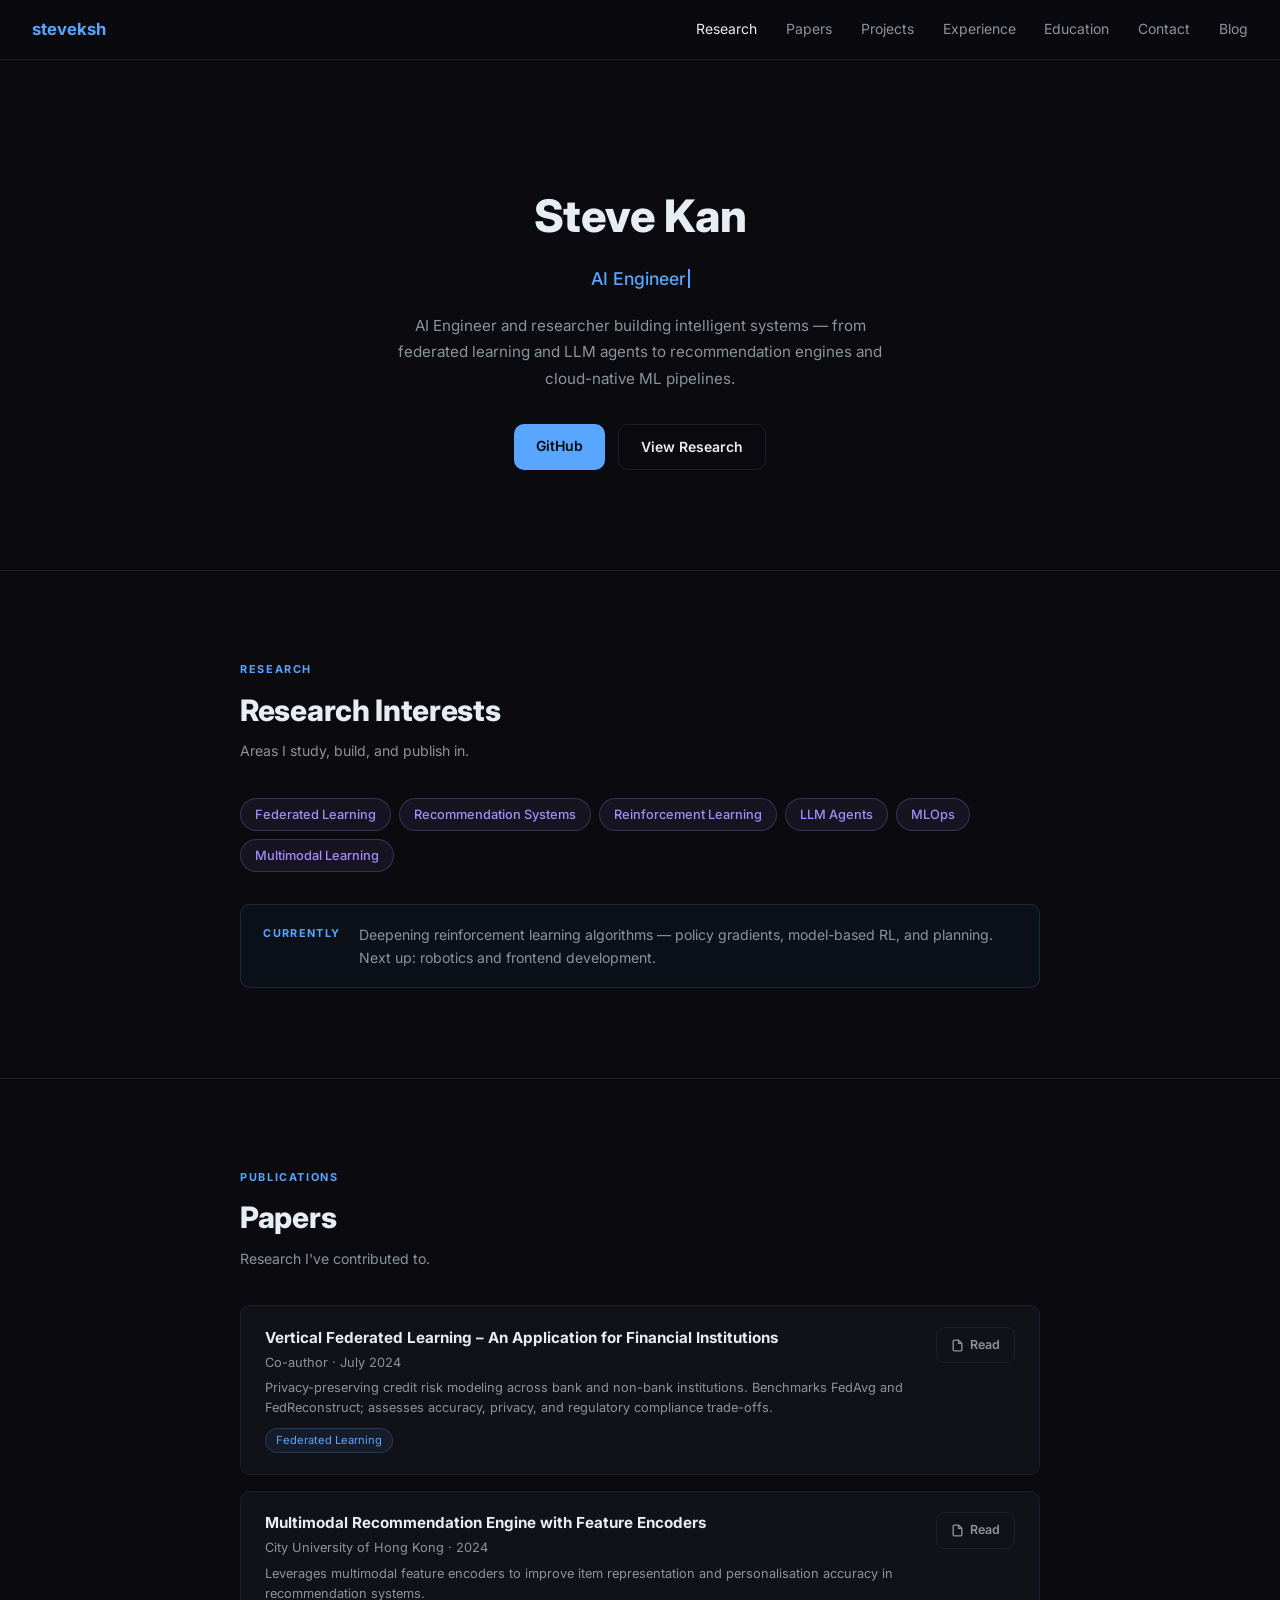
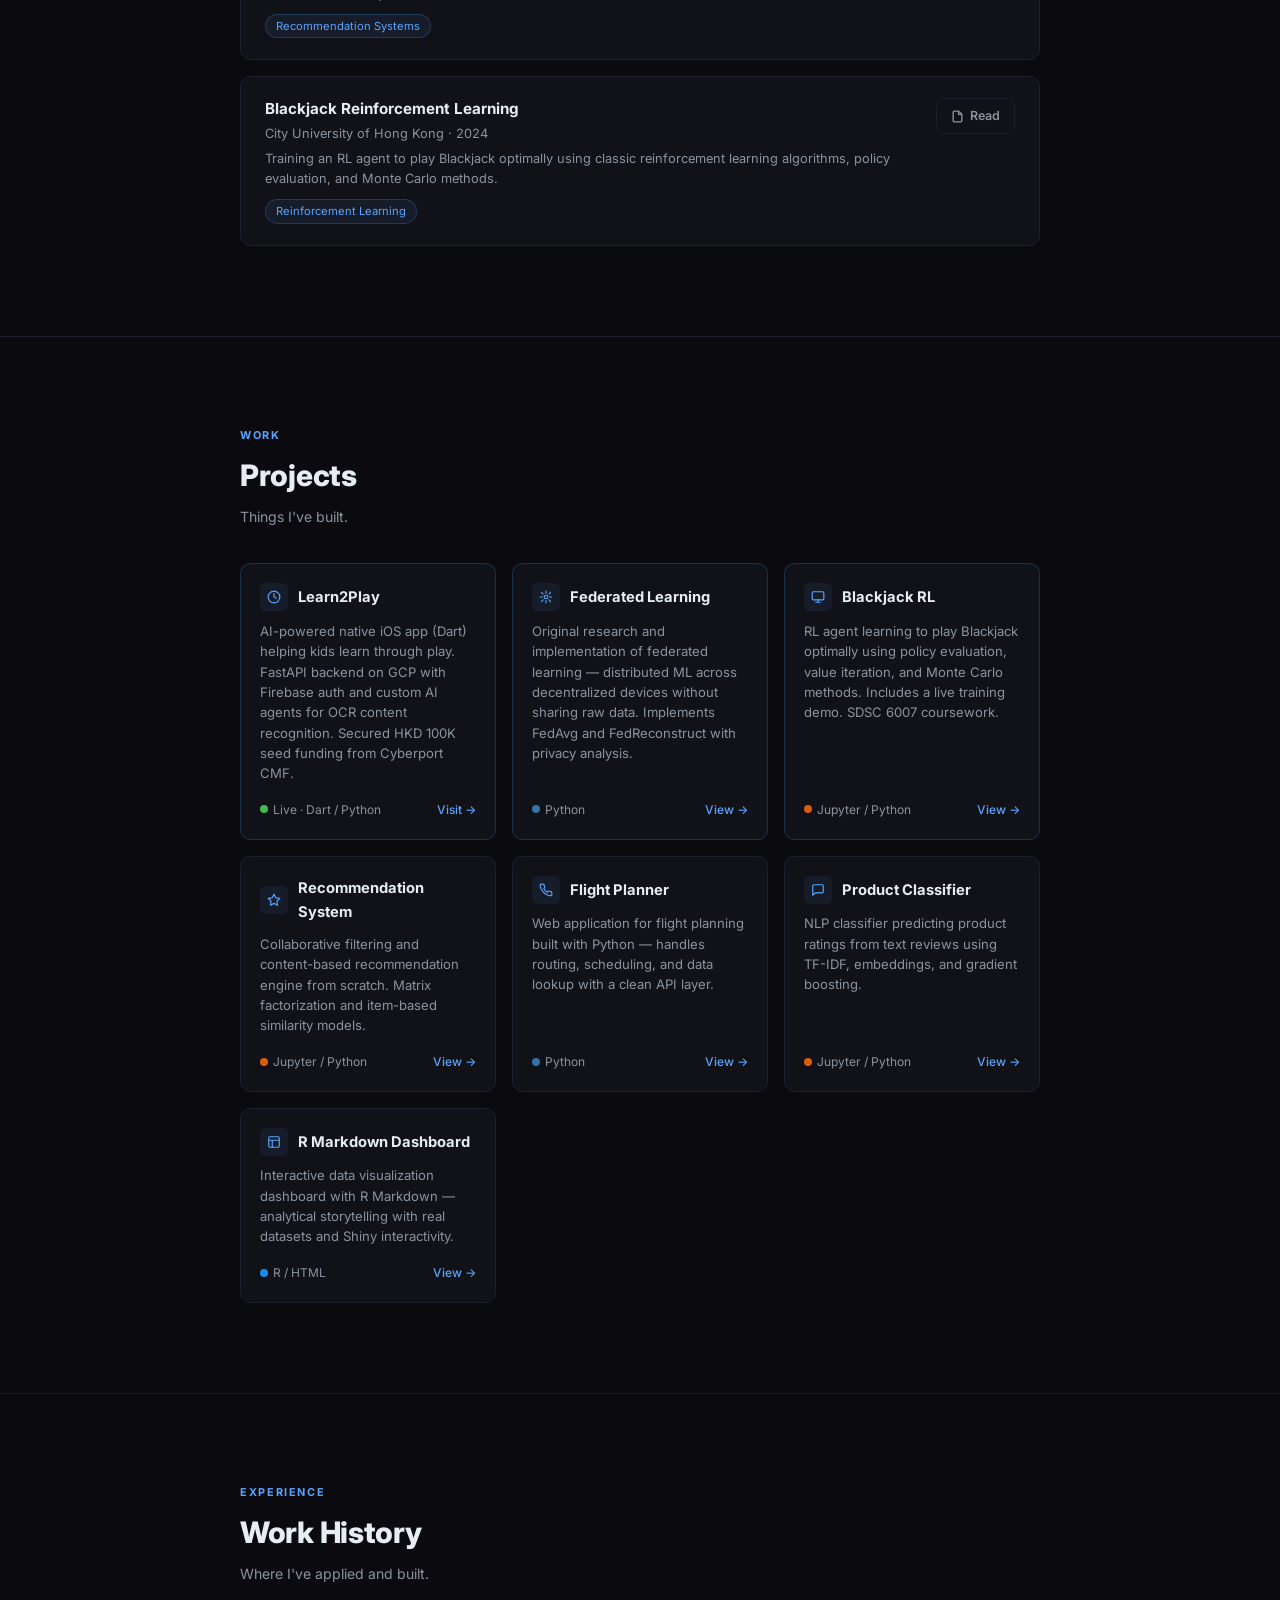
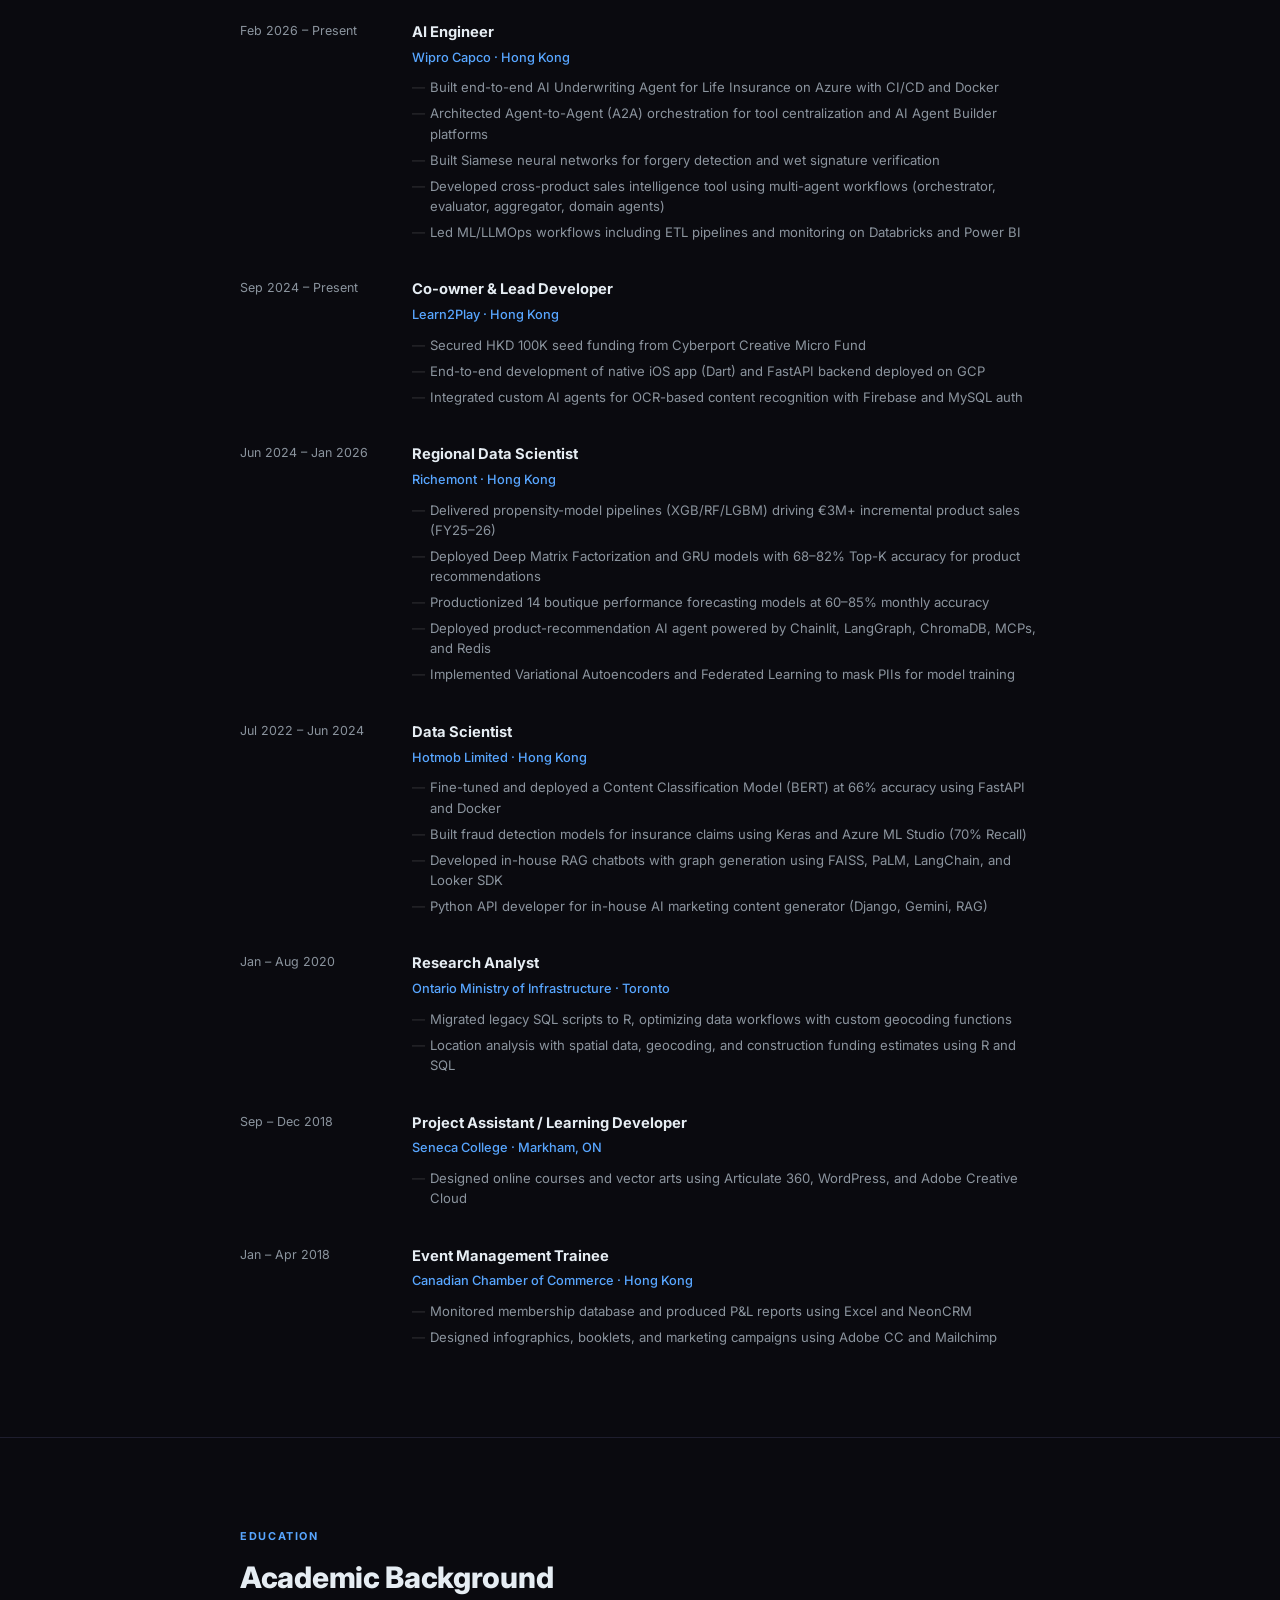
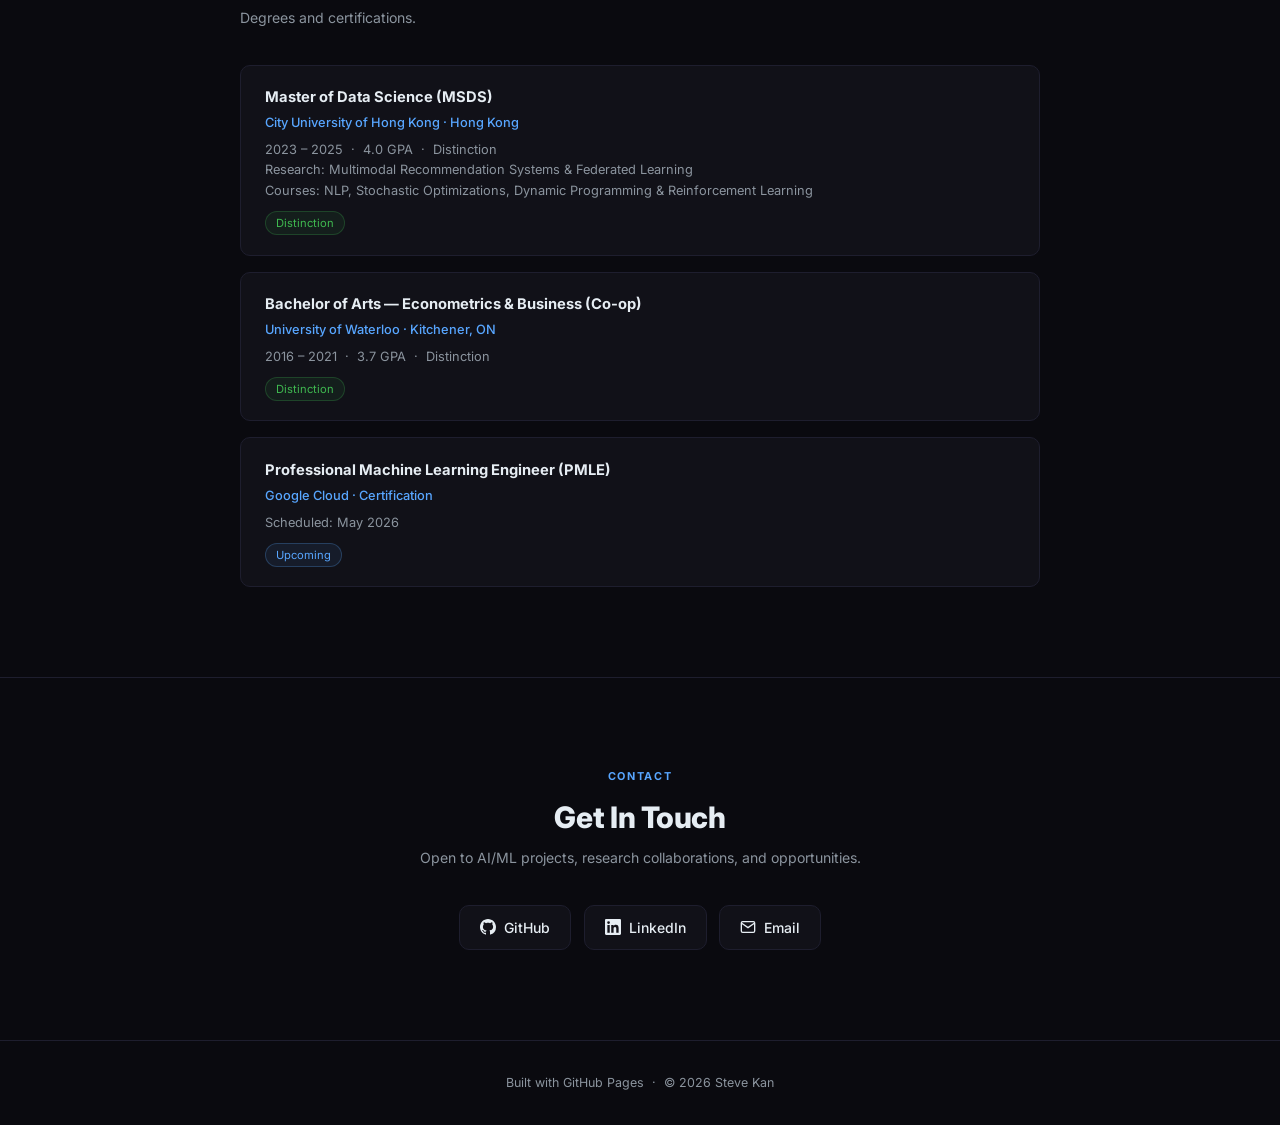
==== index.html @ 925344fc "feat: rewrite index.html with academic researcher layout and resume content" ====
<!DOCTYPE html>
<html lang="en">
<head>
  <meta charset="UTF-8" />
  <meta name="viewport" content="width=device-width, initial-scale=1.0"/>
  <title>Steve Kan — AI Engineer & Researcher</title>
  <link rel="preconnect" href="https://fonts.googleapis.com">
  <link rel="preconnect" href="https://fonts.gstatic.com" crossorigin>
  <link href="https://fonts.googleapis.com/css2?family=Inter:wght@400;500;600;700;800&display=swap" rel="stylesheet">
  <link rel="stylesheet" href="css/style.css">
</head>
<body>

<!-- NAV -->
<nav>
  <a href="#" class="nav-logo">steveksh</a>
  <ul class="nav-links">
    <li><a href="#research">Research</a></li>
    <li><a href="#papers">Papers</a></li>
    <li><a href="#projects">Projects</a></li>
    <li><a href="#experience">Experience</a></li>
    <li><a href="#education">Education</a></li>
    <li><a href="#contact">Contact</a></li>
    <li><a href="blog/index.html">Blog</a></li>
  </ul>
  <button class="nav-hamburger" id="hamburger" aria-label="Open menu" aria-expanded="false">
    <span></span>
    <span></span>
    <span></span>
  </button>
</nav>

<!-- MOBILE DRAWER -->
<div class="nav-drawer" id="nav-drawer">
  <a href="#research" onclick="closeDrawer()">Research</a>
  <a href="#papers" onclick="closeDrawer()">Papers</a>
  <a href="#projects" onclick="closeDrawer()">Projects</a>
  <a href="#experience" onclick="closeDrawer()">Experience</a>
  <a href="#education" onclick="closeDrawer()">Education</a>
  <a href="#contact" onclick="closeDrawer()">Contact</a>
  <a href="blog/index.html">Blog</a>
</div>

<!-- HERO -->
<div class="hero">
  <img
    src="https://github.com/steveksh.png"
    alt="Steve Kan"
    class="hero-avatar"
    onerror="this.style.display='none'"
  />
  <h1>Steve Kan</h1>
  <div class="hero-typed">
    <span id="typed-text"></span><span class="typed-cursor"></span>
  </div>
  <p class="hero-bio">
    AI Engineer and researcher building intelligent systems — from federated learning and LLM agents
    to recommendation engines and cloud-native ML pipelines.
  </p>
  <div class="hero-cta">
    <a href="https://github.com/steveksh" class="btn btn-primary" target="_blank" rel="noopener">GitHub</a>
    <a href="#research" class="btn btn-outline">View Research</a>
  </div>
</div>

<!-- RESEARCH -->
<section id="research">
  <div class="container section-fade">
    <div class="section-label">Research</div>
    <h2 class="section-title">Research Interests</h2>
    <p class="section-sub">Areas I study, build, and publish in.</p>
    <div class="research-tags">
      <span class="research-tag">Federated Learning</span>
      <span class="research-tag">Recommendation Systems</span>
      <span class="research-tag">Reinforcement Learning</span>
      <span class="research-tag">LLM Agents</span>
      <span class="research-tag">MLOps</span>
      <span class="research-tag">Multimodal Learning</span>
    </div>
    <div class="currently-card">
      <div class="currently-label">Currently</div>
      <div class="currently-text">
        Deepening reinforcement learning algorithms — policy gradients, model-based RL, and planning.
        Next up: robotics and frontend development.
      </div>
    </div>
  </div>
</section>

<!-- PAPERS -->
<section id="papers">
  <div class="container section-fade">
    <div class="section-label">Publications</div>
    <h2 class="section-title">Papers</h2>
    <p class="section-sub">Research I've contributed to.</p>
    <div class="papers-list">

      <div class="paper-card">
        <div class="paper-info">
          <h4>Vertical Federated Learning – An Application for Financial Institutions</h4>
          <p class="paper-meta">Co-author · July 2024</p>
          <p class="paper-meta">Privacy-preserving credit risk modeling across bank and non-bank institutions. Benchmarks FedAvg and FedReconstruct; assesses accuracy, privacy, and regulatory compliance trade-offs.</p>
          <span class="paper-tag">Federated Learning</span>
        </div>
        <a href="https://drive.google.com/file/d/1FO3equcsRwMISJocDL3CSqXnqCFo-Qbq/view?usp=sharing" class="paper-link" target="_blank" rel="noopener">
          <svg width="13" height="13" viewBox="0 0 24 24" fill="none" stroke="currentColor" stroke-width="2.5"><path d="M14 2H6a2 2 0 0 0-2 2v16a2 2 0 0 0 2 2h12a2 2 0 0 0 2-2V8z"/><polyline points="14 2 14 8 20 8"/></svg>
          Read
        </a>
      </div>

      <div class="paper-card">
        <div class="paper-info">
          <h4>Multimodal Recommendation Engine with Feature Encoders</h4>
          <p class="paper-meta">City University of Hong Kong · 2024</p>
          <p class="paper-meta">Leverages multimodal feature encoders to improve item representation and personalisation accuracy in recommendation systems.</p>
          <span class="paper-tag">Recommendation Systems</span>
        </div>
        <a href="https://drive.google.com/file/d/1RyAwljzNSBOyA1m259oKwbifMyE_NTsX/view?usp=sharing" class="paper-link" target="_blank" rel="noopener">
          <svg width="13" height="13" viewBox="0 0 24 24" fill="none" stroke="currentColor" stroke-width="2.5"><path d="M14 2H6a2 2 0 0 0-2 2v16a2 2 0 0 0 2 2h12a2 2 0 0 0 2-2V8z"/><polyline points="14 2 14 8 20 8"/></svg>
          Read
        </a>
      </div>

      <div class="paper-card">
        <div class="paper-info">
          <h4>Blackjack Reinforcement Learning</h4>
          <p class="paper-meta">City University of Hong Kong · 2024</p>
          <p class="paper-meta">Training an RL agent to play Blackjack optimally using classic reinforcement learning algorithms, policy evaluation, and Monte Carlo methods.</p>
          <span class="paper-tag">Reinforcement Learning</span>
        </div>
        <a href="https://drive.google.com/file/d/1TsN0t1nbf3SLS9z8c3F4stncPLfe2ntS/view?usp=sharing" class="paper-link" target="_blank" rel="noopener">
          <svg width="13" height="13" viewBox="0 0 24 24" fill="none" stroke="currentColor" stroke-width="2.5"><path d="M14 2H6a2 2 0 0 0-2 2v16a2 2 0 0 0 2 2h12a2 2 0 0 0 2-2V8z"/><polyline points="14 2 14 8 20 8"/></svg>
          Read
        </a>
      </div>

    </div>
  </div>
</section>

<!-- PROJECTS -->
<section id="projects">
  <div class="container section-fade">
    <div class="section-label">Work</div>
    <h2 class="section-title">Projects</h2>
    <p class="section-sub">Things I've built.</p>
    <div class="projects-grid">

      <div class="card featured">
        <div class="card-header">
          <div class="card-icon">
            <svg viewBox="0 0 24 24" fill="none" stroke="currentColor" stroke-width="2" stroke-linecap="round" stroke-linejoin="round"><circle cx="12" cy="12" r="10"/><polyline points="12 6 12 12 16 14"/></svg>
          </div>
          <h3><a href="https://www.learn2play.app/" target="_blank" rel="noopener">Learn2Play</a></h3>
        </div>
        <p>AI-powered native iOS app (Dart) helping kids learn through play. FastAPI backend on GCP with Firebase auth and custom AI agents for OCR content recognition. Secured HKD 100K seed funding from Cyberport CMF.</p>
        <div class="card-footer">
          <span class="card-lang"><span class="lang-dot" style="background:#3fb950"></span>Live · Dart / Python</span>
          <a href="https://www.learn2play.app/" class="card-link" target="_blank" rel="noopener">Visit →</a>
        </div>
      </div>

      <div class="card featured">
        <div class="card-header">
          <div class="card-icon">
            <svg viewBox="0 0 24 24" fill="none" stroke="currentColor" stroke-width="2" stroke-linecap="round" stroke-linejoin="round"><circle cx="12" cy="12" r="3"/><path d="M12 2v4M12 18v4M4.22 4.22l2.83 2.83M16.95 16.95l2.83 2.83M2 12h4M18 12h4M4.22 19.78l2.83-2.83M16.95 7.05l2.83-2.83"/></svg>
          </div>
          <h3><a href="https://github.com/steveksh/Federated-Learning" target="_blank" rel="noopener">Federated Learning</a></h3>
        </div>
        <p>Original research and implementation of federated learning — distributed ML across decentralized devices without sharing raw data. Implements FedAvg and FedReconstruct with privacy analysis.</p>
        <div class="card-footer">
          <span class="card-lang"><span class="lang-dot" style="background:#3572A5"></span>Python</span>
          <a href="https://github.com/steveksh/Federated-Learning" class="card-link" target="_blank" rel="noopener">View →</a>
        </div>
      </div>

      <div class="card featured">
        <div class="card-header">
          <div class="card-icon">
            <svg viewBox="0 0 24 24" fill="none" stroke="currentColor" stroke-width="2" stroke-linecap="round" stroke-linejoin="round"><rect x="2" y="3" width="20" height="14" rx="2"/><path d="M8 21h8M12 17v4"/></svg>
          </div>
          <h3><a href="https://github.com/steveksh/Black-Jack-RL" target="_blank" rel="noopener">Blackjack RL</a></h3>
        </div>
        <p>RL agent learning to play Blackjack optimally using policy evaluation, value iteration, and Monte Carlo methods. Includes a live training demo. SDSC 6007 coursework.</p>
        <div class="card-footer">
          <span class="card-lang"><span class="lang-dot" style="background:#DA5B0B"></span>Jupyter / Python</span>
          <a href="https://github.com/steveksh/Black-Jack-RL" class="card-link" target="_blank" rel="noopener">View →</a>
        </div>
      </div>

      <div class="card">
        <div class="card-header">
          <div class="card-icon">
            <svg viewBox="0 0 24 24" fill="none" stroke="currentColor" stroke-width="2" stroke-linecap="round" stroke-linejoin="round"><polygon points="12 2 15.09 8.26 22 9.27 17 14.14 18.18 21.02 12 17.77 5.82 21.02 7 14.14 2 9.27 8.91 8.26 12 2"/></svg>
          </div>
          <h3><a href="https://github.com/steveksh/recommendation" target="_blank" rel="noopener">Recommendation System</a></h3>
        </div>
        <p>Collaborative filtering and content-based recommendation engine from scratch. Matrix factorization and item-based similarity models.</p>
        <div class="card-footer">
          <span class="card-lang"><span class="lang-dot" style="background:#DA5B0B"></span>Jupyter / Python</span>
          <a href="https://github.com/steveksh/recommendation" class="card-link" target="_blank" rel="noopener">View →</a>
        </div>
      </div>

      <div class="card">
        <div class="card-header">
          <div class="card-icon">
            <svg viewBox="0 0 24 24" fill="none" stroke="currentColor" stroke-width="2" stroke-linecap="round" stroke-linejoin="round"><path d="M22 16.92v3a2 2 0 0 1-2.18 2 19.79 19.79 0 0 1-8.63-3.07A19.5 19.5 0 0 1 4.9 12.5 19.79 19.79 0 0 1 1.92 4 2 2 0 0 1 3.9 2h3a2 2 0 0 1 2 1.72c.127.96.361 1.903.7 2.81a2 2 0 0 1-.45 2.11L8.09 9.91a16 16 0 0 0 6 6l1.27-1.27a2 2 0 0 1 2.11-.45c.907.339 1.85.573 2.81.7A2 2 0 0 1 22 16.92z"/></svg>
          </div>
          <h3><a href="https://github.com/steveksh/Flight-Planner-Web-App" target="_blank" rel="noopener">Flight Planner</a></h3>
        </div>
        <p>Web application for flight planning built with Python — handles routing, scheduling, and data lookup with a clean API layer.</p>
        <div class="card-footer">
          <span class="card-lang"><span class="lang-dot" style="background:#3572A5"></span>Python</span>
          <a href="https://github.com/steveksh/Flight-Planner-Web-App" class="card-link" target="_blank" rel="noopener">View →</a>
        </div>
      </div>

      <div class="card">
        <div class="card-header">
          <div class="card-icon">
            <svg viewBox="0 0 24 24" fill="none" stroke="currentColor" stroke-width="2" stroke-linecap="round" stroke-linejoin="round"><path d="M21 15a2 2 0 0 1-2 2H7l-4 4V5a2 2 0 0 1 2-2h14a2 2 0 0 1 2 2z"/></svg>
          </div>
          <h3><a href="https://github.com/steveksh/Product-Ratings-Classifier" target="_blank" rel="noopener">Product Classifier</a></h3>
        </div>
        <p>NLP classifier predicting product ratings from text reviews using TF-IDF, embeddings, and gradient boosting.</p>
        <div class="card-footer">
          <span class="card-lang"><span class="lang-dot" style="background:#DA5B0B"></span>Jupyter / Python</span>
          <a href="https://github.com/steveksh/Product-Ratings-Classifier" class="card-link" target="_blank" rel="noopener">View →</a>
        </div>
      </div>

      <div class="card">
        <div class="card-header">
          <div class="card-icon">
            <svg viewBox="0 0 24 24" fill="none" stroke="currentColor" stroke-width="2" stroke-linecap="round" stroke-linejoin="round"><rect x="3" y="3" width="18" height="18" rx="2"/><path d="M3 9h18M9 21V9"/></svg>
          </div>
          <h3><a href="https://github.com/steveksh/rdashboard.io" target="_blank" rel="noopener">R Markdown Dashboard</a></h3>
        </div>
        <p>Interactive data visualization dashboard with R Markdown — analytical storytelling with real datasets and Shiny interactivity.</p>
        <div class="card-footer">
          <span class="card-lang"><span class="lang-dot" style="background:#198CE7"></span>R / HTML</span>
          <a href="https://github.com/steveksh/rdashboard.io" class="card-link" target="_blank" rel="noopener">View →</a>
        </div>
      </div>

    </div>
  </div>
</section>

<!-- EXPERIENCE -->
<section id="experience">
  <div class="container section-fade">
    <div class="section-label">Experience</div>
    <h2 class="section-title">Work History</h2>
    <p class="section-sub">Where I've applied and built.</p>
    <div class="timeline">

      <div class="timeline-item">
        <div class="timeline-date">Feb 2026 – Present</div>
        <div class="timeline-content">
          <h4>AI Engineer</h4>
          <div class="company">Wipro Capco · Hong Kong</div>
          <ul class="timeline-bullets">
            <li>Built end-to-end AI Underwriting Agent for Life Insurance on Azure with CI/CD and Docker</li>
            <li>Architected Agent-to-Agent (A2A) orchestration for tool centralization and AI Agent Builder platforms</li>
            <li>Built Siamese neural networks for forgery detection and wet signature verification</li>
            <li>Developed cross-product sales intelligence tool using multi-agent workflows (orchestrator, evaluator, aggregator, domain agents)</li>
            <li>Led ML/LLMOps workflows including ETL pipelines and monitoring on Databricks and Power BI</li>
          </ul>
        </div>
      </div>

      <div class="timeline-item">
        <div class="timeline-date">Sep 2024 – Present</div>
        <div class="timeline-content">
          <h4>Co-owner & Lead Developer</h4>
          <div class="company">Learn2Play · Hong Kong</div>
          <ul class="timeline-bullets">
            <li>Secured HKD 100K seed funding from Cyberport Creative Micro Fund</li>
            <li>End-to-end development of native iOS app (Dart) and FastAPI backend deployed on GCP</li>
            <li>Integrated custom AI agents for OCR-based content recognition with Firebase and MySQL auth</li>
          </ul>
        </div>
      </div>

      <div class="timeline-item">
        <div class="timeline-date">Jun 2024 – Jan 2026</div>
        <div class="timeline-content">
          <h4>Regional Data Scientist</h4>
          <div class="company">Richemont · Hong Kong</div>
          <ul class="timeline-bullets">
            <li>Delivered propensity-model pipelines (XGB/RF/LGBM) driving €3M+ incremental product sales (FY25–26)</li>
            <li>Deployed Deep Matrix Factorization and GRU models with 68–82% Top-K accuracy for product recommendations</li>
            <li>Productionized 14 boutique performance forecasting models at 60–85% monthly accuracy</li>
            <li>Deployed product-recommendation AI agent powered by Chainlit, LangGraph, ChromaDB, MCPs, and Redis</li>
            <li>Implemented Variational Autoencoders and Federated Learning to mask PIIs for model training</li>
          </ul>
        </div>
      </div>

      <div class="timeline-item">
        <div class="timeline-date">Jul 2022 – Jun 2024</div>
        <div class="timeline-content">
          <h4>Data Scientist</h4>
          <div class="company">Hotmob Limited · Hong Kong</div>
          <ul class="timeline-bullets">
            <li>Fine-tuned and deployed a Content Classification Model (BERT) at 66% accuracy using FastAPI and Docker</li>
            <li>Built fraud detection models for insurance claims using Keras and Azure ML Studio (70% Recall)</li>
            <li>Developed in-house RAG chatbots with graph generation using FAISS, PaLM, LangChain, and Looker SDK</li>
            <li>Python API developer for in-house AI marketing content generator (Django, Gemini, RAG)</li>
          </ul>
        </div>
      </div>

      <div class="timeline-item">
        <div class="timeline-date">Jan – Aug 2020</div>
        <div class="timeline-content">
          <h4>Research Analyst</h4>
          <div class="company">Ontario Ministry of Infrastructure · Toronto</div>
          <ul class="timeline-bullets">
            <li>Migrated legacy SQL scripts to R, optimizing data workflows with custom geocoding functions</li>
            <li>Location analysis with spatial data, geocoding, and construction funding estimates using R and SQL</li>
          </ul>
        </div>
      </div>

      <div class="timeline-item">
        <div class="timeline-date">Sep – Dec 2018</div>
        <div class="timeline-content">
          <h4>Project Assistant / Learning Developer</h4>
          <div class="company">Seneca College · Markham, ON</div>
          <ul class="timeline-bullets">
            <li>Designed online courses and vector arts using Articulate 360, WordPress, and Adobe Creative Cloud</li>
          </ul>
        </div>
      </div>

      <div class="timeline-item">
        <div class="timeline-date">Jan – Apr 2018</div>
        <div class="timeline-content">
          <h4>Event Management Trainee</h4>
          <div class="company">Canadian Chamber of Commerce · Hong Kong</div>
          <ul class="timeline-bullets">
            <li>Monitored membership database and produced P&amp;L reports using Excel and NeonCRM</li>
            <li>Designed infographics, booklets, and marketing campaigns using Adobe CC and Mailchimp</li>
          </ul>
        </div>
      </div>

    </div>
  </div>
</section>

<!-- EDUCATION -->
<section id="education">
  <div class="container section-fade">
    <div class="section-label">Education</div>
    <h2 class="section-title">Academic Background</h2>
    <p class="section-sub">Degrees and certifications.</p>
    <div class="edu-list">

      <div class="edu-card">
        <h4>Master of Data Science (MSDS)</h4>
        <div class="edu-school">City University of Hong Kong · Hong Kong</div>
        <div class="edu-meta">
          2023 – 2025 &nbsp;·&nbsp; 4.0 GPA &nbsp;·&nbsp; Distinction<br>
          Research: Multimodal Recommendation Systems &amp; Federated Learning<br>
          Courses: NLP, Stochastic Optimizations, Dynamic Programming &amp; Reinforcement Learning
        </div>
        <span class="edu-badge">Distinction</span>
      </div>

      <div class="edu-card">
        <h4>Bachelor of Arts — Econometrics &amp; Business (Co-op)</h4>
        <div class="edu-school">University of Waterloo · Kitchener, ON</div>
        <div class="edu-meta">2016 – 2021 &nbsp;·&nbsp; 3.7 GPA &nbsp;·&nbsp; Distinction</div>
        <span class="edu-badge">Distinction</span>
      </div>

      <div class="edu-card">
        <h4>Professional Machine Learning Engineer (PMLE)</h4>
        <div class="edu-school">Google Cloud · Certification</div>
        <div class="edu-meta">Scheduled: May 2026</div>
        <span class="edu-badge upcoming">Upcoming</span>
      </div>

    </div>
  </div>
</section>

<!-- CONTACT -->
<section id="contact">
  <div class="container section-fade">
    <div class="section-label">Contact</div>
    <h2 class="section-title">Get In Touch</h2>
    <p class="section-sub">Open to AI/ML projects, research collaborations, and opportunities.</p>
    <div class="contact-links">
      <a href="https://github.com/steveksh" class="contact-link" target="_blank" rel="noopener">
        <svg width="16" height="16" viewBox="0 0 24 24" fill="currentColor"><path d="M12 0C5.37 0 0 5.37 0 12c0 5.31 3.435 9.795 8.205 11.385.6.105.825-.255.825-.57 0-.285-.015-1.23-.015-2.235-3.015.555-3.795-.735-4.035-1.41-.135-.345-.72-1.41-1.23-1.695-.42-.225-1.02-.78-.015-.795.945-.015 1.62.87 1.845 1.23 1.08 1.815 2.805 1.305 3.495.99.105-.78.42-1.305.765-1.605-2.67-.3-5.46-1.335-5.46-5.925 0-1.305.465-2.385 1.23-3.225-.12-.3-.54-1.53.12-3.18 0 0 1.005-.315 3.3 1.23.96-.27 1.98-.405 3-.405s2.04.135 3 .405c2.295-1.56 3.3-1.23 3.3-1.23.66 1.65.24 2.88.12 3.18.765.84 1.23 1.905 1.23 3.225 0 4.605-2.805 5.625-5.475 5.925.435.375.81 1.095.81 2.22 0 1.605-.015 2.895-.015 3.3 0 .315.225.69.825.57A12.02 12.02 0 0 0 24 12c0-6.63-5.37-12-12-12z"/></svg>
        GitHub
      </a>
      <a href="https://linkedin.com/in/steve-kan-789907157" class="contact-link" target="_blank" rel="noopener">
        <svg width="16" height="16" viewBox="0 0 24 24" fill="currentColor"><path d="M20.447 20.452h-3.554v-5.569c0-1.328-.027-3.037-1.852-3.037-1.853 0-2.136 1.445-2.136 2.939v5.667H9.351V9h3.414v1.561h.046c.477-.9 1.637-1.85 3.37-1.85 3.601 0 4.267 2.37 4.267 5.455v6.286zM5.337 7.433a2.062 2.062 0 0 1-2.063-2.065 2.064 2.064 0 1 1 2.063 2.065zm1.782 13.019H3.555V9h3.564v11.452zM22.225 0H1.771C.792 0 0 .774 0 1.729v20.542C0 23.227.792 24 1.771 24h20.451C23.2 24 24 23.227 24 22.271V1.729C24 .774 23.2 0 22.222 0h.003z"/></svg>
        LinkedIn
      </a>
      <a href="mailto:kanstevie4@gmail.com" class="contact-link">
        <svg width="16" height="16" viewBox="0 0 24 24" fill="none" stroke="currentColor" stroke-width="2"><path d="M4 4h16c1.1 0 2 .9 2 2v12c0 1.1-.9 2-2 2H4c-1.1 0-2-.9-2-2V6c0-1.1.9-2 2-2z"/><polyline points="22,6 12,13 2,6"/></svg>
        Email
      </a>
    </div>
  </div>
</section>

<footer>
  <p>Built with GitHub Pages &nbsp;·&nbsp; © 2026 Steve Kan</p>
</footer>

<script src="js/main.js"></script>
</body>
</html>
---- css/style.css ----
*, *::before, *::after { box-sizing: border-box; margin: 0; padding: 0; }

:root {
  --bg: #0a0a0f;
  --surface: #111118;
  --border: #1e1e2e;
  --accent: #58a6ff;
  --accent2: #a78bfa;
  --text: #e6edf3;
  --muted: #8b949e;
  --radius: 10px;
  --green: #3fb950;
}

html { scroll-behavior: smooth; }

body {
  background: var(--bg);
  color: var(--text);
  font-family: 'Inter', -apple-system, BlinkMacSystemFont, sans-serif;
  font-size: 15px;
  line-height: 1.65;
}

/* ── NAV ── */
nav {
  position: sticky;
  top: 0;
  z-index: 100;
  background: rgba(10, 10, 15, 0.92);
  backdrop-filter: blur(12px);
  border-bottom: 1px solid var(--border);
  padding: 0 2rem;
  display: flex;
  align-items: center;
  justify-content: space-between;
  height: 60px;
}

.nav-logo {
  font-weight: 700;
  font-size: 1.05rem;
  color: var(--accent);
  text-decoration: none;
}

.nav-links {
  list-style: none;
  display: flex;
  gap: 1.8rem;
}

.nav-links a {
  color: var(--muted);
  text-decoration: none;
  font-size: 0.875rem;
  transition: color 0.2s;
}

.nav-links a:hover,
.nav-links a[aria-current="true"] { color: var(--text); }

.nav-hamburger {
  display: none;
  flex-direction: column;
  gap: 5px;
  background: none;
  border: none;
  cursor: pointer;
  padding: 8px;
  min-width: 44px;
  min-height: 44px;
  align-items: center;
  justify-content: center;
}

.nav-hamburger span {
  display: block;
  width: 22px;
  height: 2px;
  background: var(--text);
  border-radius: 2px;
  transition: transform 0.2s, opacity 0.2s;
}

.nav-drawer {
  display: none;
  position: fixed;
  top: 60px;
  left: 0;
  right: 0;
  background: var(--bg);
  border-bottom: 1px solid var(--border);
  padding: 0.5rem 0;
  z-index: 99;
  flex-direction: column;
}

.nav-drawer.open { display: flex; }

.nav-drawer a {
  display: block;
  color: var(--muted);
  text-decoration: none;
  font-size: 0.9rem;
  padding: 0.8rem 2rem;
  border-bottom: 1px solid var(--border);
  transition: color 0.2s, background 0.2s;
  min-height: 44px;
}

.nav-drawer a:last-child { border-bottom: none; }
.nav-drawer a:hover { color: var(--text); background: var(--surface); }

/* ── HERO ── */
.hero {
  max-width: 720px;
  margin: 0 auto;
  padding: clamp(70px, 10vw, 120px) 2rem clamp(60px, 8vw, 100px);
  text-align: center;
}

.hero-avatar {
  width: 96px;
  height: 96px;
  border-radius: 50%;
  border: 2px solid var(--border);
  margin: 0 auto 1.5rem;
  display: block;
  object-fit: cover;
}

.hero h1 {
  font-size: clamp(2rem, 5vw, 2.8rem);
  font-weight: 800;
  letter-spacing: -0.5px;
  margin-bottom: 0.6rem;
}

.hero-typed {
  font-size: clamp(0.95rem, 2vw, 1.1rem);
  color: var(--accent);
  font-weight: 500;
  margin-bottom: 1.2rem;
  min-height: 1.7em;
  display: flex;
  align-items: center;
  justify-content: center;
  gap: 2px;
}

.typed-cursor {
  display: inline-block;
  width: 2px;
  height: 1.1em;
  background: var(--accent);
  animation: blink 0.8s step-end infinite;
  flex-shrink: 0;
}

@keyframes blink {
  0%, 100% { opacity: 1; }
  50% { opacity: 0; }
}

.hero-bio {
  color: var(--muted);
  font-size: 0.95rem;
  max-width: 500px;
  margin: 0 auto 2rem;
  line-height: 1.75;
}

.hero-cta {
  display: flex;
  gap: 0.8rem;
  justify-content: center;
  flex-wrap: wrap;
}

/* ── BUTTONS ── */
.btn {
  display: inline-block;
  padding: 9px 22px;
  border-radius: var(--radius);
  font-size: 0.875rem;
  font-weight: 600;
  text-decoration: none;
  transition: opacity 0.2s, transform 0.15s;
  min-height: 44px;
  line-height: 26px;
}

.btn:hover { opacity: 0.85; transform: translateY(-1px); }
.btn-primary { background: var(--accent); color: var(--bg); }
.btn-outline { border: 1px solid var(--border); color: var(--text); }

/* ── SECTIONS ── */
section {
  padding: clamp(50px, 8vw, 90px) 2rem;
  border-top: 1px solid var(--border);
}

.container { max-width: 800px; margin: 0 auto; }

.section-label {
  font-size: 0.68rem;
  font-weight: 700;
  text-transform: uppercase;
  letter-spacing: 0.15em;
  color: var(--accent);
  margin-bottom: 0.4rem;
}

.section-title {
  font-size: clamp(1.4rem, 3vw, 1.85rem);
  font-weight: 800;
  margin-bottom: 0.3rem;
  letter-spacing: -0.3px;
}

.section-sub {
  color: var(--muted);
  font-size: 0.88rem;
  margin-bottom: 2.2rem;
}

/* ── RESEARCH ── */
.research-tags {
  display: flex;
  flex-wrap: wrap;
  gap: 0.5rem;
  margin-bottom: 2rem;
}

.research-tag {
  background: rgba(167, 139, 250, 0.08);
  border: 1px solid rgba(167, 139, 250, 0.25);
  color: var(--accent2);
  font-size: 0.8rem;
  font-weight: 500;
  padding: 5px 14px;
  border-radius: 20px;
}

.currently-card {
  background: rgba(88, 166, 255, 0.04);
  border: 1px solid rgba(88, 166, 255, 0.18);
  border-radius: var(--radius);
  padding: 1.1rem 1.4rem;
  display: flex;
  gap: 1.2rem;
  align-items: flex-start;
}

.currently-label {
  font-size: 0.68rem;
  font-weight: 700;
  text-transform: uppercase;
  letter-spacing: 0.12em;
  color: var(--accent);
  white-space: nowrap;
  padding-top: 2px;
  flex-shrink: 0;
}

.currently-text {
  color: var(--muted);
  font-size: 0.88rem;
  line-height: 1.65;
}

/* ── PAPERS ── */
.papers-list {
  display: flex;
  flex-direction: column;
  gap: 1rem;
}

.paper-card {
  background: var(--surface);
  border: 1px solid var(--border);
  border-radius: var(--radius);
  padding: 1.3rem 1.5rem;
  display: flex;
  align-items: flex-start;
  justify-content: space-between;
  gap: 1.5rem;
  transition: border-color 0.2s, transform 0.2s;
}

.paper-card:hover { border-color: var(--accent); transform: translateY(-2px); }

.paper-info { flex: 1; }
.paper-info h4 { font-size: 0.95rem; font-weight: 700; margin-bottom: 0.25rem; line-height: 1.45; }
.paper-meta { color: var(--muted); font-size: 0.8rem; margin-bottom: 0.35rem; line-height: 1.55; }

.paper-tag {
  font-size: 0.7rem;
  background: rgba(88, 166, 255, 0.08);
  border: 1px solid rgba(88, 166, 255, 0.22);
  color: var(--accent);
  padding: 2px 10px;
  border-radius: 20px;
  display: inline-block;
  margin-top: 0.3rem;
}

.paper-link {
  flex-shrink: 0;
  display: inline-flex;
  align-items: center;
  gap: 0.4rem;
  border: 1px solid var(--border);
  color: var(--muted);
  font-size: 0.78rem;
  font-weight: 600;
  padding: 7px 14px;
  border-radius: 8px;
  text-decoration: none;
  transition: border-color 0.2s, color 0.2s;
  align-self: flex-start;
  white-space: nowrap;
  min-height: 36px;
}

.paper-link:hover { border-color: var(--accent); color: var(--accent); }

/* ── PROJECTS ── */
.projects-grid {
  display: grid;
  grid-template-columns: repeat(auto-fill, minmax(250px, 1fr));
  gap: 1rem;
}

.card {
  background: var(--surface);
  border: 1px solid var(--border);
  border-radius: var(--radius);
  padding: 1.2rem;
  display: flex;
  flex-direction: column;
  transition: border-color 0.2s, transform 0.2s;
}

.card:hover { border-color: var(--accent); transform: translateY(-3px); }
.card.featured { border-color: rgba(88, 166, 255, 0.2); }

.card-header {
  display: flex;
  align-items: center;
  gap: 0.6rem;
  margin-bottom: 0.6rem;
}

.card-icon {
  width: 28px;
  height: 28px;
  display: flex;
  align-items: center;
  justify-content: center;
  background: rgba(88, 166, 255, 0.08);
  border-radius: 6px;
  flex-shrink: 0;
  color: var(--accent);
}

.card-icon svg { width: 14px; height: 14px; stroke: currentColor; }

.card h3 { font-size: 0.92rem; font-weight: 700; }
.card h3 a { color: var(--text); text-decoration: none; }
.card h3 a:hover { color: var(--accent); }

.card p {
  color: var(--muted);
  font-size: 0.82rem;
  flex: 1;
  margin-bottom: 1rem;
  line-height: 1.55;
}

.card-footer {
  display: flex;
  align-items: center;
  justify-content: space-between;
  margin-top: auto;
}

.card-lang {
  font-size: 0.75rem;
  color: var(--muted);
  display: flex;
  align-items: center;
  gap: 5px;
}

.lang-dot {
  width: 8px;
  height: 8px;
  border-radius: 50%;
  display: inline-block;
}

.card-link { font-size: 0.75rem; color: var(--accent); text-decoration: none; font-weight: 500; }
.card-link:hover { text-decoration: underline; }

/* ── TIMELINE ── */
.timeline { display: flex; flex-direction: column; gap: 2.2rem; }

.timeline-item {
  display: grid;
  grid-template-columns: 148px 1fr;
  gap: 1.5rem;
  align-items: start;
}

.timeline-date { color: var(--muted); font-size: 0.78rem; padding-top: 2px; line-height: 1.4; }

.timeline-content h4 { font-size: 0.92rem; font-weight: 700; margin-bottom: 0.15rem; }

.timeline-content .company {
  color: var(--accent);
  font-size: 0.8rem;
  margin-bottom: 0.6rem;
  font-weight: 500;
}

.timeline-bullets { list-style: none; display: flex; flex-direction: column; gap: 0.35rem; }

.timeline-bullets li {
  color: var(--muted);
  font-size: 0.82rem;
  padding-left: 1.1rem;
  position: relative;
  line-height: 1.55;
}

.timeline-bullets li::before {
  content: '—';
  position: absolute;
  left: 0;
  color: rgba(255,255,255,0.15);
}

/* ── EDUCATION ── */
.edu-list { display: flex; flex-direction: column; gap: 1rem; }

.edu-card {
  background: var(--surface);
  border: 1px solid var(--border);
  border-radius: var(--radius);
  padding: 1.2rem 1.5rem;
  transition: border-color 0.2s;
}

.edu-card:hover { border-color: var(--accent); }
.edu-card h4 { font-size: 0.92rem; font-weight: 700; margin-bottom: 0.2rem; }

.edu-card .edu-school {
  color: var(--accent);
  font-size: 0.8rem;
  font-weight: 500;
  margin-bottom: 0.4rem;
}

.edu-card .edu-meta { color: var(--muted); font-size: 0.8rem; line-height: 1.6; }

.edu-badge {
  display: inline-block;
  margin-top: 0.6rem;
  font-size: 0.7rem;
  background: rgba(63, 185, 80, 0.08);
  border: 1px solid rgba(63, 185, 80, 0.25);
  color: var(--green);
  padding: 2px 10px;
  border-radius: 20px;
}

.edu-badge.upcoming {
  background: rgba(88, 166, 255, 0.08);
  border-color: rgba(88, 166, 255, 0.25);
  color: var(--accent);
}

/* ── CONTACT ── */
#contact { text-align: center; }

.contact-links {
  display: flex;
  justify-content: center;
  gap: 0.8rem;
  flex-wrap: wrap;
}

.contact-link {
  display: flex;
  align-items: center;
  gap: 0.5rem;
  background: var(--surface);
  border: 1px solid var(--border);
  padding: 10px 20px;
  border-radius: var(--radius);
  text-decoration: none;
  color: var(--text);
  font-size: 0.875rem;
  font-weight: 500;
  transition: border-color 0.2s, color 0.2s;
  min-height: 44px;
}

.contact-link:hover { border-color: var(--accent); color: var(--accent); }

/* ── FOOTER ── */
footer {
  text-align: center;
  padding: 2rem;
  color: var(--muted);
  font-size: 0.78rem;
  border-top: 1px solid var(--border);
}

/* ── SCROLL FADE ── */
.section-fade {
  opacity: 0;
  transform: translateY(22px);
  transition: opacity 0.6s ease, transform 0.6s ease;
}

.section-fade.visible { opacity: 1; transform: translateY(0); }

/* ── RESPONSIVE ── */
@media (max-width: 768px) {
  .nav-links { display: none; }
  .nav-hamburger { display: flex; }

  .timeline-item { grid-template-columns: 1fr; gap: 0.25rem; }
  .timeline-date { color: var(--muted); font-size: 0.75rem; }

  .paper-card { flex-direction: column; gap: 0.8rem; }
  .paper-link { align-self: flex-start; }

  .projects-grid { grid-template-columns: 1fr; }
}

@media (max-width: 480px) {
  nav { padding: 0 1rem; }
  section { padding: 40px 1rem; }
  .hero { padding: 60px 1rem 50px; }
  .container { max-width: 100%; }
}
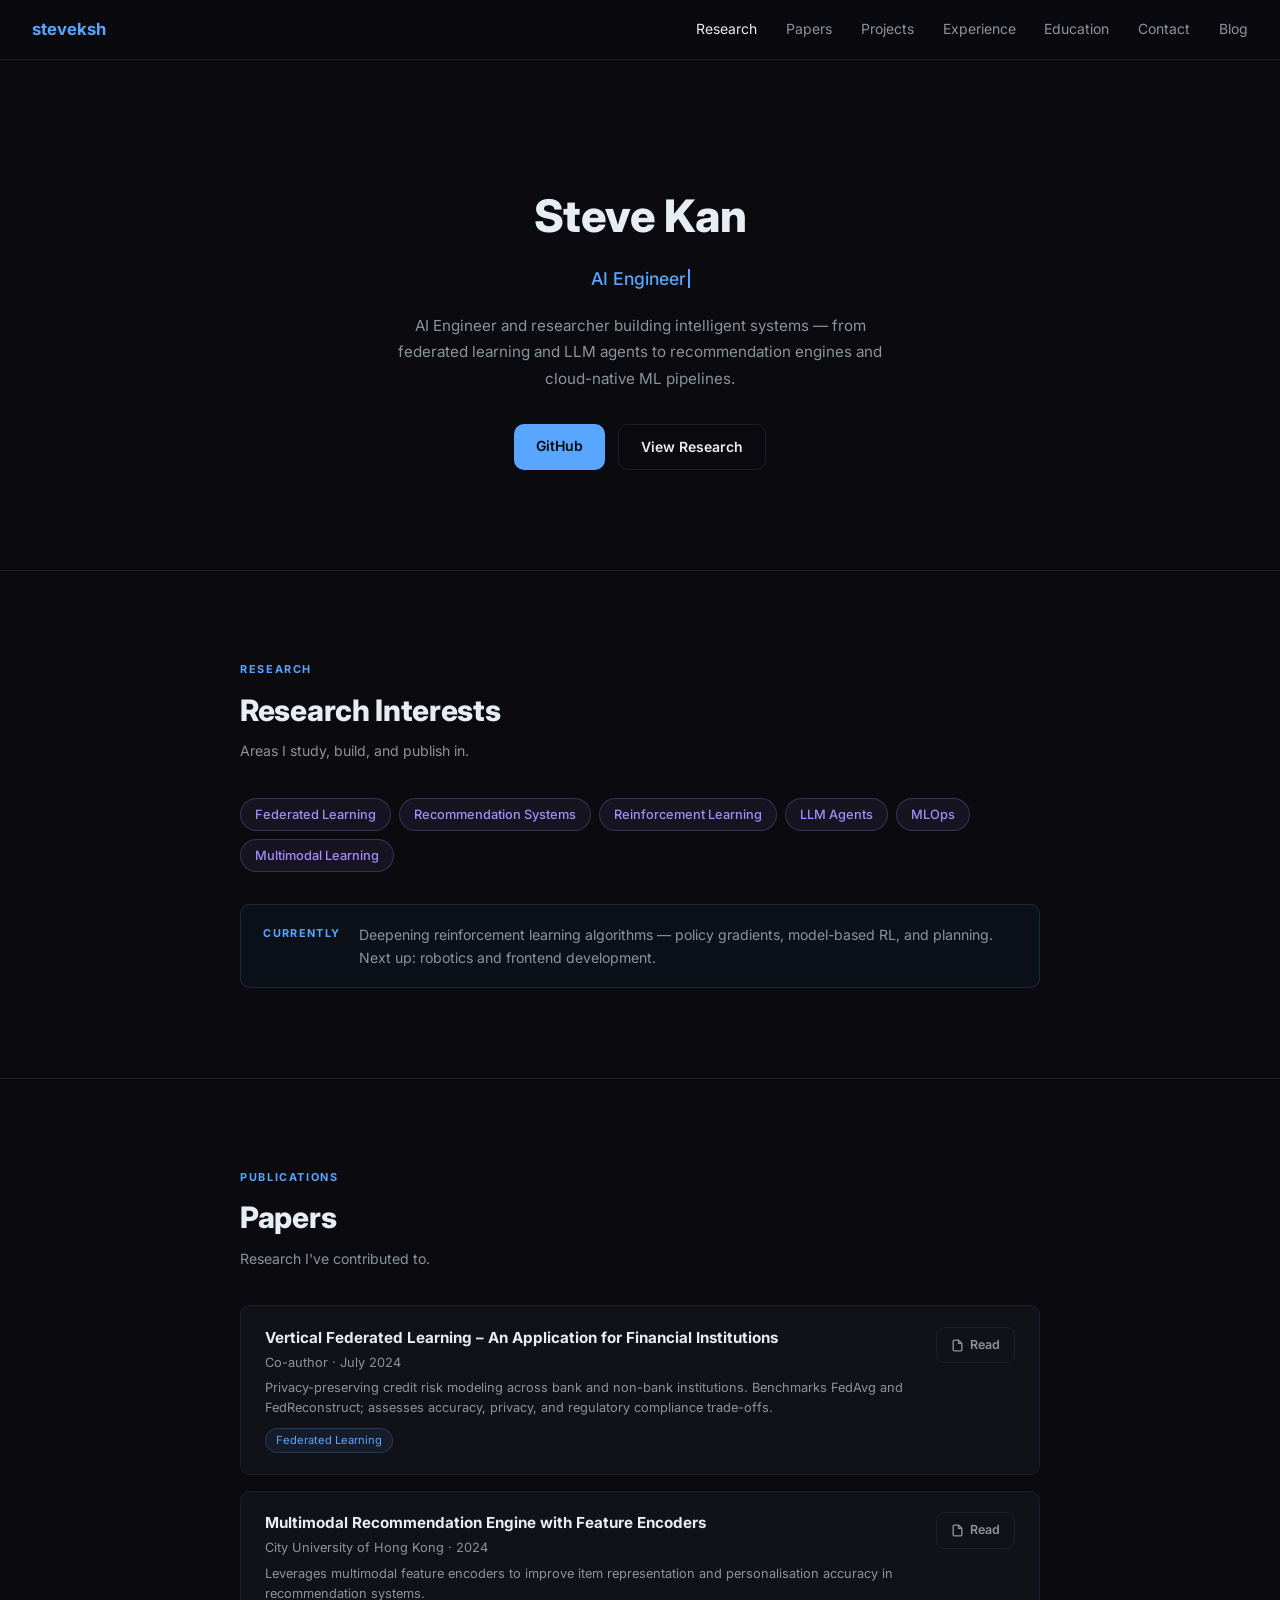
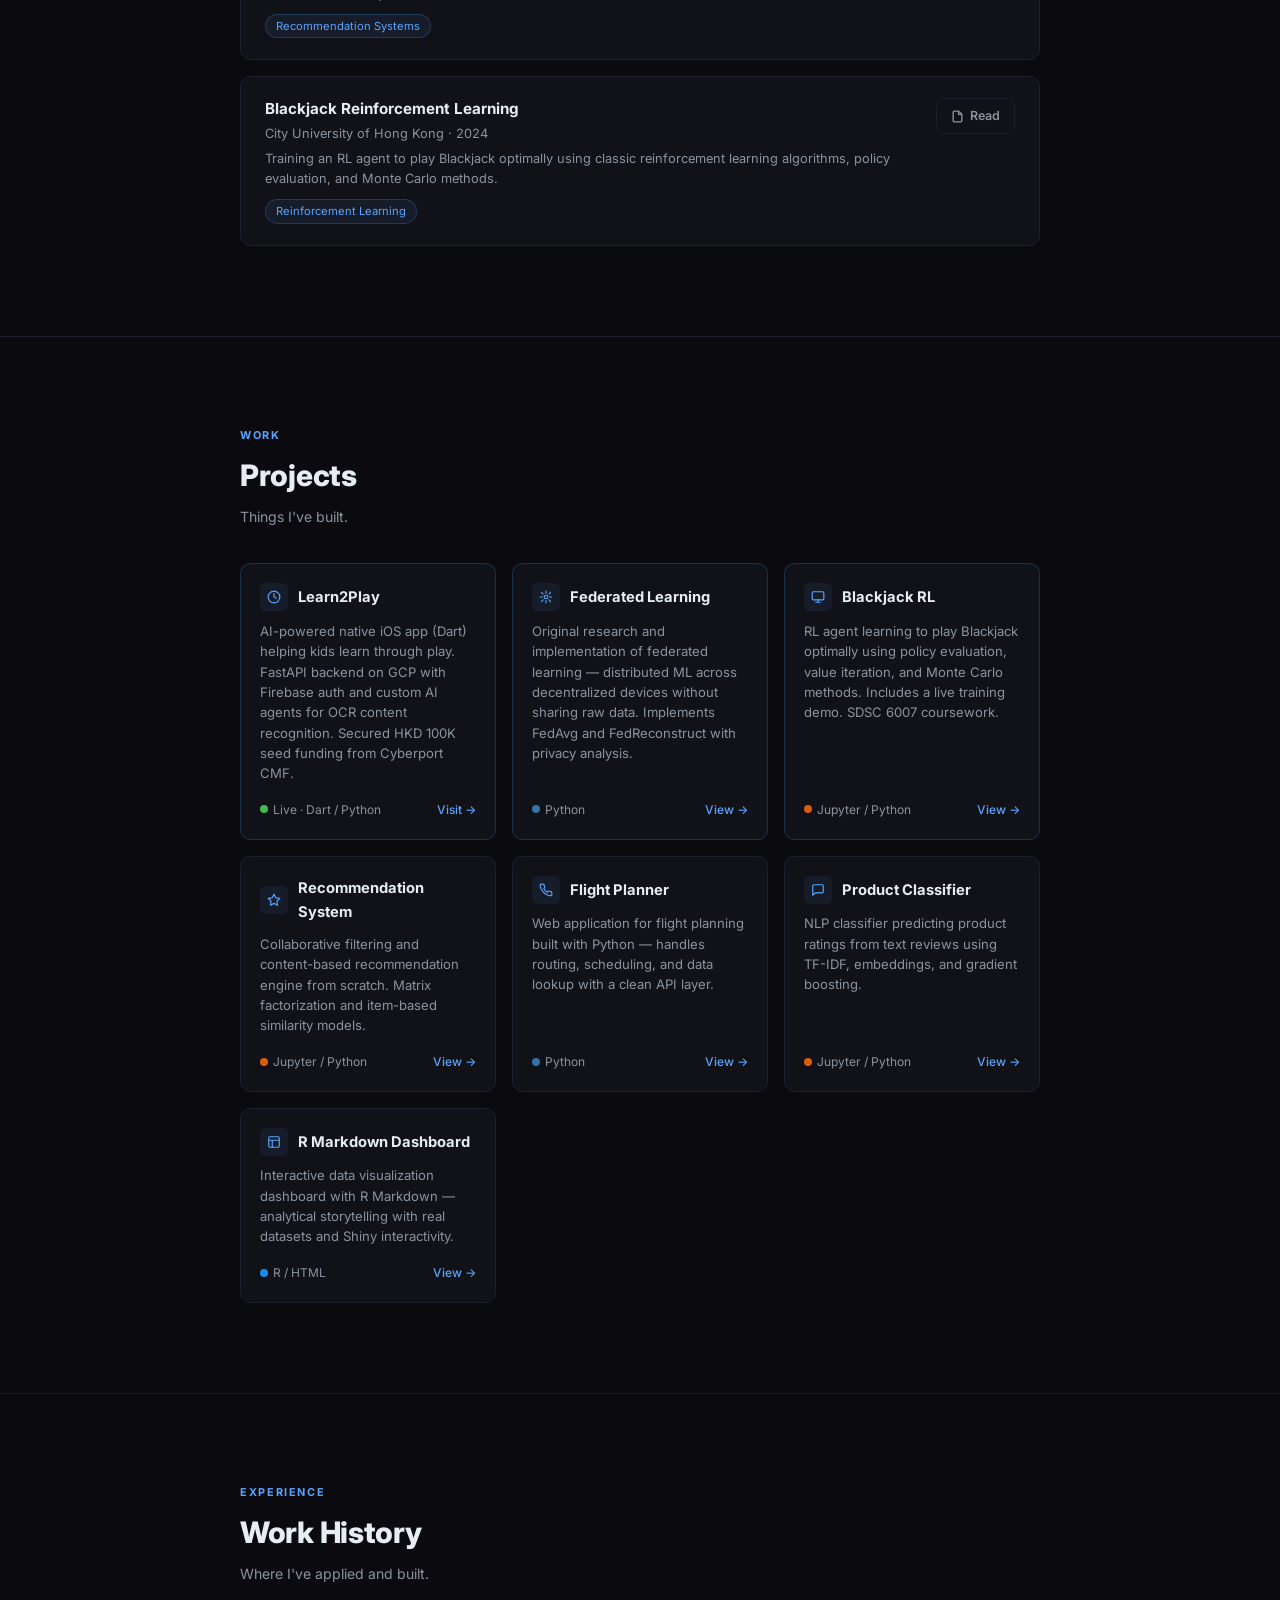
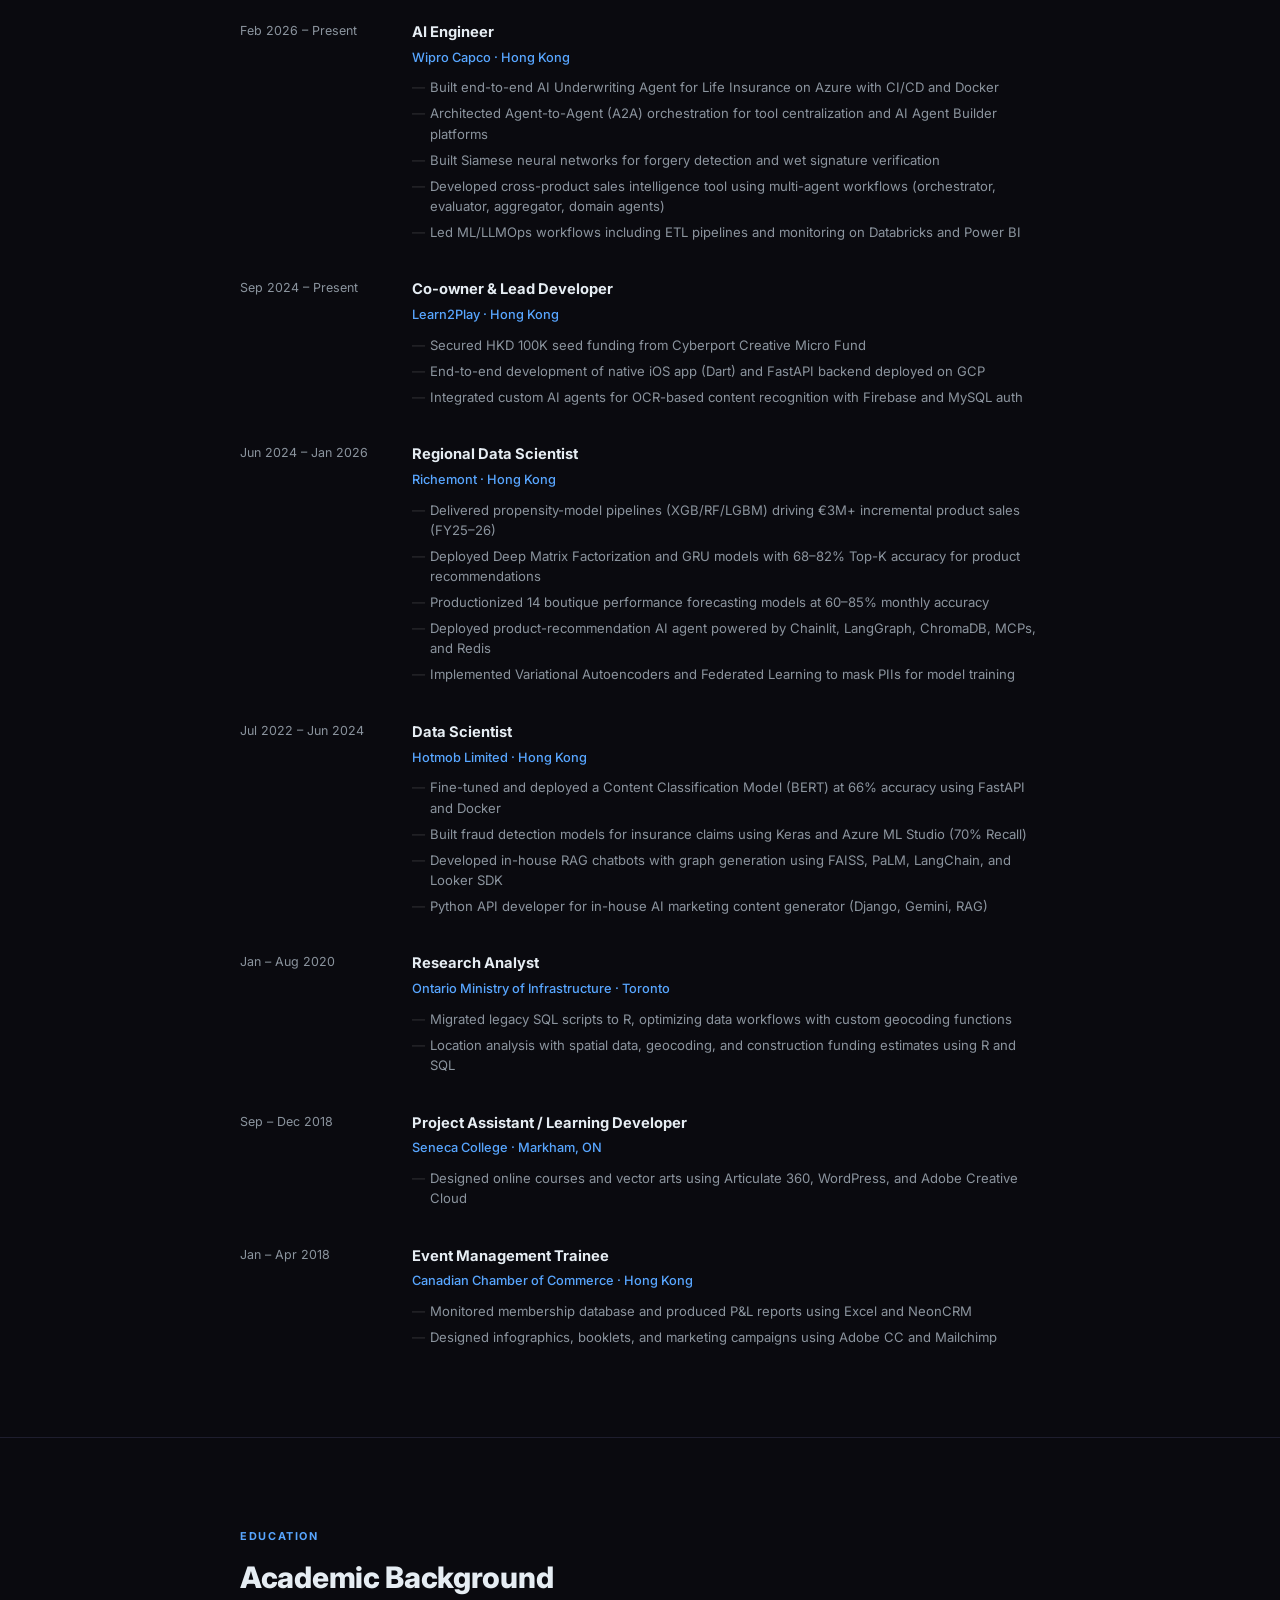
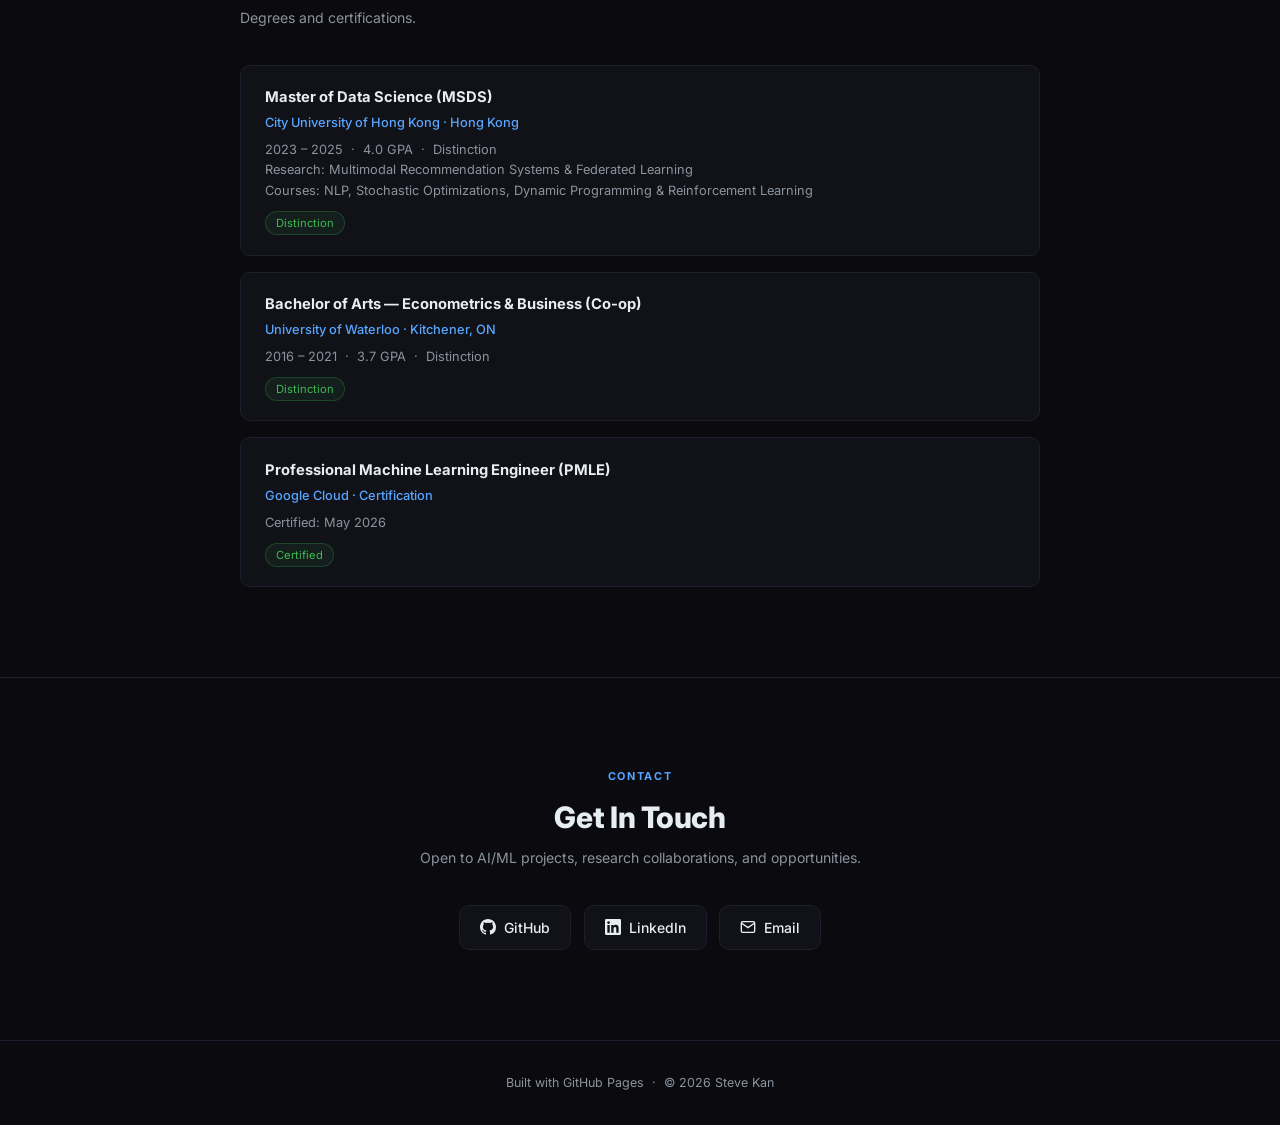
==== commit efd963a2: "fix: mark PMLE as certified (May 2026), not upcoming" ====
--- a/index.html
+++ b/index.html
@@ -32,12 +32,12 @@
 
 <!-- MOBILE DRAWER -->
 <div class="nav-drawer" id="nav-drawer">
-  <a href="#research" onclick="closeDrawer()">Research</a>
-  <a href="#papers" onclick="closeDrawer()">Papers</a>
-  <a href="#projects" onclick="closeDrawer()">Projects</a>
-  <a href="#experience" onclick="closeDrawer()">Experience</a>
-  <a href="#education" onclick="closeDrawer()">Education</a>
-  <a href="#contact" onclick="closeDrawer()">Contact</a>
+  <a href="#research">Research</a>
+  <a href="#papers">Papers</a>
+  <a href="#projects">Projects</a>
+  <a href="#experience">Experience</a>
+  <a href="#education">Education</a>
+  <a href="#contact">Contact</a>
   <a href="blog/index.html">Blog</a>
 </div>
 
@@ -381,8 +381,8 @@
       <div class="edu-card">
         <h4>Professional Machine Learning Engineer (PMLE)</h4>
         <div class="edu-school">Google Cloud · Certification</div>
-        <div class="edu-meta">Scheduled: May 2026</div>
-        <span class="edu-badge upcoming">Upcoming</span>
+        <div class="edu-meta">Certified: May 2026</div>
+        <span class="edu-badge">Certified</span>
       </div>
 
     </div>
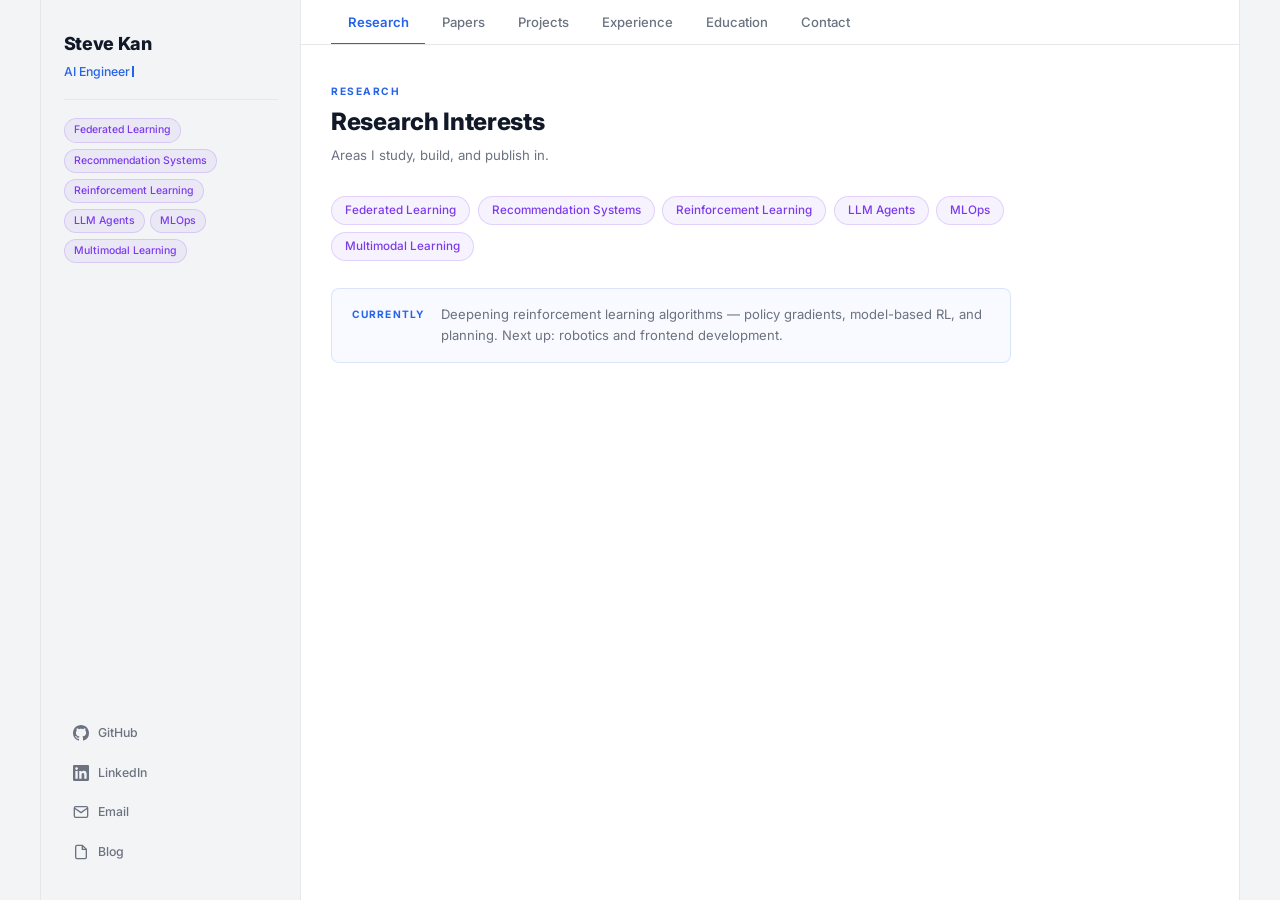
==== commit 2d8994b6: "feat: rewrite index.html as split-panel layout with tabbed content" ====
--- a/index.html
+++ b/index.html
@@ -11,410 +11,392 @@
 </head>
 <body>
 
-<!-- NAV -->
-<nav>
-  <a href="#" class="nav-logo">steveksh</a>
-  <ul class="nav-links">
-    <li><a href="#research">Research</a></li>
-    <li><a href="#papers">Papers</a></li>
-    <li><a href="#projects">Projects</a></li>
-    <li><a href="#experience">Experience</a></li>
-    <li><a href="#education">Education</a></li>
-    <li><a href="#contact">Contact</a></li>
-    <li><a href="blog/index.html">Blog</a></li>
-  </ul>
-  <button class="nav-hamburger" id="hamburger" aria-label="Open menu" aria-expanded="false">
-    <span></span>
-    <span></span>
-    <span></span>
-  </button>
-</nav>
-
-<!-- MOBILE DRAWER -->
-<div class="nav-drawer" id="nav-drawer">
-  <a href="#research">Research</a>
-  <a href="#papers">Papers</a>
-  <a href="#projects">Projects</a>
-  <a href="#experience">Experience</a>
-  <a href="#education">Education</a>
-  <a href="#contact">Contact</a>
-  <a href="blog/index.html">Blog</a>
-</div>
-
-<!-- HERO -->
-<div class="hero">
-  <img
-    src="https://github.com/steveksh.png"
-    alt="Steve Kan"
-    class="hero-avatar"
-    onerror="this.style.display='none'"
-  />
-  <h1>Steve Kan</h1>
-  <div class="hero-typed">
-    <span id="typed-text"></span><span class="typed-cursor"></span>
-  </div>
-  <p class="hero-bio">
-    AI Engineer and researcher building intelligent systems — from federated learning and LLM agents
-    to recommendation engines and cloud-native ML pipelines.
-  </p>
-  <div class="hero-cta">
-    <a href="https://github.com/steveksh" class="btn btn-primary" target="_blank" rel="noopener">GitHub</a>
-    <a href="#research" class="btn btn-outline">View Research</a>
-  </div>
-</div>
-
-<!-- RESEARCH -->
-<section id="research">
-  <div class="container section-fade">
-    <div class="section-label">Research</div>
-    <h2 class="section-title">Research Interests</h2>
-    <p class="section-sub">Areas I study, build, and publish in.</p>
-    <div class="research-tags">
-      <span class="research-tag">Federated Learning</span>
-      <span class="research-tag">Recommendation Systems</span>
-      <span class="research-tag">Reinforcement Learning</span>
-      <span class="research-tag">LLM Agents</span>
-      <span class="research-tag">MLOps</span>
-      <span class="research-tag">Multimodal Learning</span>
+<div class="site-wrapper">
+
+  <!-- ── SIDEBAR ── -->
+  <aside class="sidebar">
+    <img src="https://github.com/steveksh.png" alt="Steve Kan" class="sidebar-avatar" onerror="this.style.display='none'">
+
+    <div>
+      <div class="sidebar-name">Steve Kan</div>
+      <div class="sidebar-typed">
+        <span id="typed-text"></span><span class="typed-cursor"></span>
+      </div>
     </div>
-    <div class="currently-card">
-      <div class="currently-label">Currently</div>
-      <div class="currently-text">
-        Deepening reinforcement learning algorithms — policy gradients, model-based RL, and planning.
-        Next up: robotics and frontend development.
-      </div>
+
+    <div class="sidebar-divider"></div>
+
+    <div class="sidebar-tags">
+      <span class="sidebar-tag">Federated Learning</span>
+      <span class="sidebar-tag">Recommendation Systems</span>
+      <span class="sidebar-tag">Reinforcement Learning</span>
+      <span class="sidebar-tag">LLM Agents</span>
+      <span class="sidebar-tag">MLOps</span>
+      <span class="sidebar-tag">Multimodal Learning</span>
     </div>
-  </div>
-</section>
-
-<!-- PAPERS -->
-<section id="papers">
-  <div class="container section-fade">
-    <div class="section-label">Publications</div>
-    <h2 class="section-title">Papers</h2>
-    <p class="section-sub">Research I've contributed to.</p>
-    <div class="papers-list">
-
-      <div class="paper-card">
-        <div class="paper-info">
-          <h4>Vertical Federated Learning – An Application for Financial Institutions</h4>
-          <p class="paper-meta">Co-author · July 2024</p>
-          <p class="paper-meta">Privacy-preserving credit risk modeling across bank and non-bank institutions. Benchmarks FedAvg and FedReconstruct; assesses accuracy, privacy, and regulatory compliance trade-offs.</p>
-          <span class="paper-tag">Federated Learning</span>
-        </div>
-        <a href="https://drive.google.com/file/d/1FO3equcsRwMISJocDL3CSqXnqCFo-Qbq/view?usp=sharing" class="paper-link" target="_blank" rel="noopener">
-          <svg width="13" height="13" viewBox="0 0 24 24" fill="none" stroke="currentColor" stroke-width="2.5"><path d="M14 2H6a2 2 0 0 0-2 2v16a2 2 0 0 0 2 2h12a2 2 0 0 0 2-2V8z"/><polyline points="14 2 14 8 20 8"/></svg>
-          Read
-        </a>
-      </div>
-
-      <div class="paper-card">
-        <div class="paper-info">
-          <h4>Multimodal Recommendation Engine with Feature Encoders</h4>
-          <p class="paper-meta">City University of Hong Kong · 2024</p>
-          <p class="paper-meta">Leverages multimodal feature encoders to improve item representation and personalisation accuracy in recommendation systems.</p>
-          <span class="paper-tag">Recommendation Systems</span>
-        </div>
-        <a href="https://drive.google.com/file/d/1RyAwljzNSBOyA1m259oKwbifMyE_NTsX/view?usp=sharing" class="paper-link" target="_blank" rel="noopener">
-          <svg width="13" height="13" viewBox="0 0 24 24" fill="none" stroke="currentColor" stroke-width="2.5"><path d="M14 2H6a2 2 0 0 0-2 2v16a2 2 0 0 0 2 2h12a2 2 0 0 0 2-2V8z"/><polyline points="14 2 14 8 20 8"/></svg>
-          Read
-        </a>
-      </div>
-
-      <div class="paper-card">
-        <div class="paper-info">
-          <h4>Blackjack Reinforcement Learning</h4>
-          <p class="paper-meta">City University of Hong Kong · 2024</p>
-          <p class="paper-meta">Training an RL agent to play Blackjack optimally using classic reinforcement learning algorithms, policy evaluation, and Monte Carlo methods.</p>
-          <span class="paper-tag">Reinforcement Learning</span>
-        </div>
-        <a href="https://drive.google.com/file/d/1TsN0t1nbf3SLS9z8c3F4stncPLfe2ntS/view?usp=sharing" class="paper-link" target="_blank" rel="noopener">
-          <svg width="13" height="13" viewBox="0 0 24 24" fill="none" stroke="currentColor" stroke-width="2.5"><path d="M14 2H6a2 2 0 0 0-2 2v16a2 2 0 0 0 2 2h12a2 2 0 0 0 2-2V8z"/><polyline points="14 2 14 8 20 8"/></svg>
-          Read
-        </a>
-      </div>
-
-    </div>
-  </div>
-</section>
-
-<!-- PROJECTS -->
-<section id="projects">
-  <div class="container section-fade">
-    <div class="section-label">Work</div>
-    <h2 class="section-title">Projects</h2>
-    <p class="section-sub">Things I've built.</p>
-    <div class="projects-grid">
-
-      <div class="card featured">
-        <div class="card-header">
-          <div class="card-icon">
-            <svg viewBox="0 0 24 24" fill="none" stroke="currentColor" stroke-width="2" stroke-linecap="round" stroke-linejoin="round"><circle cx="12" cy="12" r="10"/><polyline points="12 6 12 12 16 14"/></svg>
-          </div>
-          <h3><a href="https://www.learn2play.app/" target="_blank" rel="noopener">Learn2Play</a></h3>
-        </div>
-        <p>AI-powered native iOS app (Dart) helping kids learn through play. FastAPI backend on GCP with Firebase auth and custom AI agents for OCR content recognition. Secured HKD 100K seed funding from Cyberport CMF.</p>
-        <div class="card-footer">
-          <span class="card-lang"><span class="lang-dot" style="background:#3fb950"></span>Live · Dart / Python</span>
-          <a href="https://www.learn2play.app/" class="card-link" target="_blank" rel="noopener">Visit →</a>
-        </div>
-      </div>
-
-      <div class="card featured">
-        <div class="card-header">
-          <div class="card-icon">
-            <svg viewBox="0 0 24 24" fill="none" stroke="currentColor" stroke-width="2" stroke-linecap="round" stroke-linejoin="round"><circle cx="12" cy="12" r="3"/><path d="M12 2v4M12 18v4M4.22 4.22l2.83 2.83M16.95 16.95l2.83 2.83M2 12h4M18 12h4M4.22 19.78l2.83-2.83M16.95 7.05l2.83-2.83"/></svg>
-          </div>
-          <h3><a href="https://github.com/steveksh/Federated-Learning" target="_blank" rel="noopener">Federated Learning</a></h3>
-        </div>
-        <p>Original research and implementation of federated learning — distributed ML across decentralized devices without sharing raw data. Implements FedAvg and FedReconstruct with privacy analysis.</p>
-        <div class="card-footer">
-          <span class="card-lang"><span class="lang-dot" style="background:#3572A5"></span>Python</span>
-          <a href="https://github.com/steveksh/Federated-Learning" class="card-link" target="_blank" rel="noopener">View →</a>
-        </div>
-      </div>
-
-      <div class="card featured">
-        <div class="card-header">
-          <div class="card-icon">
-            <svg viewBox="0 0 24 24" fill="none" stroke="currentColor" stroke-width="2" stroke-linecap="round" stroke-linejoin="round"><rect x="2" y="3" width="20" height="14" rx="2"/><path d="M8 21h8M12 17v4"/></svg>
-          </div>
-          <h3><a href="https://github.com/steveksh/Black-Jack-RL" target="_blank" rel="noopener">Blackjack RL</a></h3>
-        </div>
-        <p>RL agent learning to play Blackjack optimally using policy evaluation, value iteration, and Monte Carlo methods. Includes a live training demo. SDSC 6007 coursework.</p>
-        <div class="card-footer">
-          <span class="card-lang"><span class="lang-dot" style="background:#DA5B0B"></span>Jupyter / Python</span>
-          <a href="https://github.com/steveksh/Black-Jack-RL" class="card-link" target="_blank" rel="noopener">View →</a>
-        </div>
-      </div>
-
-      <div class="card">
-        <div class="card-header">
-          <div class="card-icon">
-            <svg viewBox="0 0 24 24" fill="none" stroke="currentColor" stroke-width="2" stroke-linecap="round" stroke-linejoin="round"><polygon points="12 2 15.09 8.26 22 9.27 17 14.14 18.18 21.02 12 17.77 5.82 21.02 7 14.14 2 9.27 8.91 8.26 12 2"/></svg>
-          </div>
-          <h3><a href="https://github.com/steveksh/recommendation" target="_blank" rel="noopener">Recommendation System</a></h3>
-        </div>
-        <p>Collaborative filtering and content-based recommendation engine from scratch. Matrix factorization and item-based similarity models.</p>
-        <div class="card-footer">
-          <span class="card-lang"><span class="lang-dot" style="background:#DA5B0B"></span>Jupyter / Python</span>
-          <a href="https://github.com/steveksh/recommendation" class="card-link" target="_blank" rel="noopener">View →</a>
-        </div>
-      </div>
-
-      <div class="card">
-        <div class="card-header">
-          <div class="card-icon">
-            <svg viewBox="0 0 24 24" fill="none" stroke="currentColor" stroke-width="2" stroke-linecap="round" stroke-linejoin="round"><path d="M22 16.92v3a2 2 0 0 1-2.18 2 19.79 19.79 0 0 1-8.63-3.07A19.5 19.5 0 0 1 4.9 12.5 19.79 19.79 0 0 1 1.92 4 2 2 0 0 1 3.9 2h3a2 2 0 0 1 2 1.72c.127.96.361 1.903.7 2.81a2 2 0 0 1-.45 2.11L8.09 9.91a16 16 0 0 0 6 6l1.27-1.27a2 2 0 0 1 2.11-.45c.907.339 1.85.573 2.81.7A2 2 0 0 1 22 16.92z"/></svg>
-          </div>
-          <h3><a href="https://github.com/steveksh/Flight-Planner-Web-App" target="_blank" rel="noopener">Flight Planner</a></h3>
-        </div>
-        <p>Web application for flight planning built with Python — handles routing, scheduling, and data lookup with a clean API layer.</p>
-        <div class="card-footer">
-          <span class="card-lang"><span class="lang-dot" style="background:#3572A5"></span>Python</span>
-          <a href="https://github.com/steveksh/Flight-Planner-Web-App" class="card-link" target="_blank" rel="noopener">View →</a>
-        </div>
-      </div>
-
-      <div class="card">
-        <div class="card-header">
-          <div class="card-icon">
-            <svg viewBox="0 0 24 24" fill="none" stroke="currentColor" stroke-width="2" stroke-linecap="round" stroke-linejoin="round"><path d="M21 15a2 2 0 0 1-2 2H7l-4 4V5a2 2 0 0 1 2-2h14a2 2 0 0 1 2 2z"/></svg>
-          </div>
-          <h3><a href="https://github.com/steveksh/Product-Ratings-Classifier" target="_blank" rel="noopener">Product Classifier</a></h3>
-        </div>
-        <p>NLP classifier predicting product ratings from text reviews using TF-IDF, embeddings, and gradient boosting.</p>
-        <div class="card-footer">
-          <span class="card-lang"><span class="lang-dot" style="background:#DA5B0B"></span>Jupyter / Python</span>
-          <a href="https://github.com/steveksh/Product-Ratings-Classifier" class="card-link" target="_blank" rel="noopener">View →</a>
-        </div>
-      </div>
-
-      <div class="card">
-        <div class="card-header">
-          <div class="card-icon">
-            <svg viewBox="0 0 24 24" fill="none" stroke="currentColor" stroke-width="2" stroke-linecap="round" stroke-linejoin="round"><rect x="3" y="3" width="18" height="18" rx="2"/><path d="M3 9h18M9 21V9"/></svg>
-          </div>
-          <h3><a href="https://github.com/steveksh/rdashboard.io" target="_blank" rel="noopener">R Markdown Dashboard</a></h3>
-        </div>
-        <p>Interactive data visualization dashboard with R Markdown — analytical storytelling with real datasets and Shiny interactivity.</p>
-        <div class="card-footer">
-          <span class="card-lang"><span class="lang-dot" style="background:#198CE7"></span>R / HTML</span>
-          <a href="https://github.com/steveksh/rdashboard.io" class="card-link" target="_blank" rel="noopener">View →</a>
-        </div>
-      </div>
-
-    </div>
-  </div>
-</section>
-
-<!-- EXPERIENCE -->
-<section id="experience">
-  <div class="container section-fade">
-    <div class="section-label">Experience</div>
-    <h2 class="section-title">Work History</h2>
-    <p class="section-sub">Where I've applied and built.</p>
-    <div class="timeline">
-
-      <div class="timeline-item">
-        <div class="timeline-date">Feb 2026 – Present</div>
-        <div class="timeline-content">
-          <h4>AI Engineer</h4>
-          <div class="company">Wipro Capco · Hong Kong</div>
-          <ul class="timeline-bullets">
-            <li>Built end-to-end AI Underwriting Agent for Life Insurance on Azure with CI/CD and Docker</li>
-            <li>Architected Agent-to-Agent (A2A) orchestration for tool centralization and AI Agent Builder platforms</li>
-            <li>Built Siamese neural networks for forgery detection and wet signature verification</li>
-            <li>Developed cross-product sales intelligence tool using multi-agent workflows (orchestrator, evaluator, aggregator, domain agents)</li>
-            <li>Led ML/LLMOps workflows including ETL pipelines and monitoring on Databricks and Power BI</li>
-          </ul>
-        </div>
-      </div>
-
-      <div class="timeline-item">
-        <div class="timeline-date">Sep 2024 – Present</div>
-        <div class="timeline-content">
-          <h4>Co-owner & Lead Developer</h4>
-          <div class="company">Learn2Play · Hong Kong</div>
-          <ul class="timeline-bullets">
-            <li>Secured HKD 100K seed funding from Cyberport Creative Micro Fund</li>
-            <li>End-to-end development of native iOS app (Dart) and FastAPI backend deployed on GCP</li>
-            <li>Integrated custom AI agents for OCR-based content recognition with Firebase and MySQL auth</li>
-          </ul>
-        </div>
-      </div>
-
-      <div class="timeline-item">
-        <div class="timeline-date">Jun 2024 – Jan 2026</div>
-        <div class="timeline-content">
-          <h4>Regional Data Scientist</h4>
-          <div class="company">Richemont · Hong Kong</div>
-          <ul class="timeline-bullets">
-            <li>Delivered propensity-model pipelines (XGB/RF/LGBM) driving €3M+ incremental product sales (FY25–26)</li>
-            <li>Deployed Deep Matrix Factorization and GRU models with 68–82% Top-K accuracy for product recommendations</li>
-            <li>Productionized 14 boutique performance forecasting models at 60–85% monthly accuracy</li>
-            <li>Deployed product-recommendation AI agent powered by Chainlit, LangGraph, ChromaDB, MCPs, and Redis</li>
-            <li>Implemented Variational Autoencoders and Federated Learning to mask PIIs for model training</li>
-          </ul>
-        </div>
-      </div>
-
-      <div class="timeline-item">
-        <div class="timeline-date">Jul 2022 – Jun 2024</div>
-        <div class="timeline-content">
-          <h4>Data Scientist</h4>
-          <div class="company">Hotmob Limited · Hong Kong</div>
-          <ul class="timeline-bullets">
-            <li>Fine-tuned and deployed a Content Classification Model (BERT) at 66% accuracy using FastAPI and Docker</li>
-            <li>Built fraud detection models for insurance claims using Keras and Azure ML Studio (70% Recall)</li>
-            <li>Developed in-house RAG chatbots with graph generation using FAISS, PaLM, LangChain, and Looker SDK</li>
-            <li>Python API developer for in-house AI marketing content generator (Django, Gemini, RAG)</li>
-          </ul>
-        </div>
-      </div>
-
-      <div class="timeline-item">
-        <div class="timeline-date">Jan – Aug 2020</div>
-        <div class="timeline-content">
-          <h4>Research Analyst</h4>
-          <div class="company">Ontario Ministry of Infrastructure · Toronto</div>
-          <ul class="timeline-bullets">
-            <li>Migrated legacy SQL scripts to R, optimizing data workflows with custom geocoding functions</li>
-            <li>Location analysis with spatial data, geocoding, and construction funding estimates using R and SQL</li>
-          </ul>
-        </div>
-      </div>
-
-      <div class="timeline-item">
-        <div class="timeline-date">Sep – Dec 2018</div>
-        <div class="timeline-content">
-          <h4>Project Assistant / Learning Developer</h4>
-          <div class="company">Seneca College · Markham, ON</div>
-          <ul class="timeline-bullets">
-            <li>Designed online courses and vector arts using Articulate 360, WordPress, and Adobe Creative Cloud</li>
-          </ul>
-        </div>
-      </div>
-
-      <div class="timeline-item">
-        <div class="timeline-date">Jan – Apr 2018</div>
-        <div class="timeline-content">
-          <h4>Event Management Trainee</h4>
-          <div class="company">Canadian Chamber of Commerce · Hong Kong</div>
-          <ul class="timeline-bullets">
-            <li>Monitored membership database and produced P&amp;L reports using Excel and NeonCRM</li>
-            <li>Designed infographics, booklets, and marketing campaigns using Adobe CC and Mailchimp</li>
-          </ul>
-        </div>
-      </div>
-
-    </div>
-  </div>
-</section>
-
-<!-- EDUCATION -->
-<section id="education">
-  <div class="container section-fade">
-    <div class="section-label">Education</div>
-    <h2 class="section-title">Academic Background</h2>
-    <p class="section-sub">Degrees and certifications.</p>
-    <div class="edu-list">
-
-      <div class="edu-card">
-        <h4>Master of Data Science (MSDS)</h4>
-        <div class="edu-school">City University of Hong Kong · Hong Kong</div>
-        <div class="edu-meta">
-          2023 – 2025 &nbsp;·&nbsp; 4.0 GPA &nbsp;·&nbsp; Distinction<br>
-          Research: Multimodal Recommendation Systems &amp; Federated Learning<br>
-          Courses: NLP, Stochastic Optimizations, Dynamic Programming &amp; Reinforcement Learning
-        </div>
-        <span class="edu-badge">Distinction</span>
-      </div>
-
-      <div class="edu-card">
-        <h4>Bachelor of Arts — Econometrics &amp; Business (Co-op)</h4>
-        <div class="edu-school">University of Waterloo · Kitchener, ON</div>
-        <div class="edu-meta">2016 – 2021 &nbsp;·&nbsp; 3.7 GPA &nbsp;·&nbsp; Distinction</div>
-        <span class="edu-badge">Distinction</span>
-      </div>
-
-      <div class="edu-card">
-        <h4>Professional Machine Learning Engineer (PMLE)</h4>
-        <div class="edu-school">Google Cloud · Certification</div>
-        <div class="edu-meta">Certified: May 2026</div>
-        <span class="edu-badge">Certified</span>
-      </div>
-
-    </div>
-  </div>
-</section>
-
-<!-- CONTACT -->
-<section id="contact">
-  <div class="container section-fade">
-    <div class="section-label">Contact</div>
-    <h2 class="section-title">Get In Touch</h2>
-    <p class="section-sub">Open to AI/ML projects, research collaborations, and opportunities.</p>
-    <div class="contact-links">
-      <a href="https://github.com/steveksh" class="contact-link" target="_blank" rel="noopener">
+
+    <div class="sidebar-links">
+      <a href="https://github.com/steveksh" class="sidebar-link" target="_blank" rel="noopener">
         <svg width="16" height="16" viewBox="0 0 24 24" fill="currentColor"><path d="M12 0C5.37 0 0 5.37 0 12c0 5.31 3.435 9.795 8.205 11.385.6.105.825-.255.825-.57 0-.285-.015-1.23-.015-2.235-3.015.555-3.795-.735-4.035-1.41-.135-.345-.72-1.41-1.23-1.695-.42-.225-1.02-.78-.015-.795.945-.015 1.62.87 1.845 1.23 1.08 1.815 2.805 1.305 3.495.99.105-.78.42-1.305.765-1.605-2.67-.3-5.46-1.335-5.46-5.925 0-1.305.465-2.385 1.23-3.225-.12-.3-.54-1.53.12-3.18 0 0 1.005-.315 3.3 1.23.96-.27 1.98-.405 3-.405s2.04.135 3 .405c2.295-1.56 3.3-1.23 3.3-1.23.66 1.65.24 2.88.12 3.18.765.84 1.23 1.905 1.23 3.225 0 4.605-2.805 5.625-5.475 5.925.435.375.81 1.095.81 2.22 0 1.605-.015 2.895-.015 3.3 0 .315.225.69.825.57A12.02 12.02 0 0 0 24 12c0-6.63-5.37-12-12-12z"/></svg>
-        GitHub
+        <span>GitHub</span>
       </a>
-      <a href="https://linkedin.com/in/steve-kan-789907157" class="contact-link" target="_blank" rel="noopener">
+      <a href="https://linkedin.com/in/steve-kan-789907157" class="sidebar-link" target="_blank" rel="noopener">
         <svg width="16" height="16" viewBox="0 0 24 24" fill="currentColor"><path d="M20.447 20.452h-3.554v-5.569c0-1.328-.027-3.037-1.852-3.037-1.853 0-2.136 1.445-2.136 2.939v5.667H9.351V9h3.414v1.561h.046c.477-.9 1.637-1.85 3.37-1.85 3.601 0 4.267 2.37 4.267 5.455v6.286zM5.337 7.433a2.062 2.062 0 0 1-2.063-2.065 2.064 2.064 0 1 1 2.063 2.065zm1.782 13.019H3.555V9h3.564v11.452zM22.225 0H1.771C.792 0 0 .774 0 1.729v20.542C0 23.227.792 24 1.771 24h20.451C23.2 24 24 23.227 24 22.271V1.729C24 .774 23.2 0 22.222 0h.003z"/></svg>
-        LinkedIn
+        <span>LinkedIn</span>
       </a>
-      <a href="mailto:kanstevie4@gmail.com" class="contact-link">
+      <a href="mailto:kanstevie4@gmail.com" class="sidebar-link">
         <svg width="16" height="16" viewBox="0 0 24 24" fill="none" stroke="currentColor" stroke-width="2"><path d="M4 4h16c1.1 0 2 .9 2 2v12c0 1.1-.9 2-2 2H4c-1.1 0-2-.9-2-2V6c0-1.1.9-2 2-2z"/><polyline points="22,6 12,13 2,6"/></svg>
-        Email
+        <span>Email</span>
+      </a>
+      <a href="blog/index.html" class="sidebar-link">
+        <svg width="16" height="16" viewBox="0 0 24 24" fill="none" stroke="currentColor" stroke-width="2"><path d="M14 2H6a2 2 0 0 0-2 2v16a2 2 0 0 0 2 2h12a2 2 0 0 0 2-2V8z"/><polyline points="14 2 14 8 20 8"/></svg>
+        <span>Blog</span>
       </a>
     </div>
-  </div>
-</section>
-
-<footer>
-  <p>Built with GitHub Pages &nbsp;·&nbsp; © 2026 Steve Kan</p>
-</footer>
+  </aside>
+
+  <!-- ── CONTENT PANEL ── -->
+  <main class="content-panel">
+
+    <!-- TAB BAR -->
+    <div class="tab-bar" role="tablist">
+      <button class="tab-btn active" data-tab="research" role="tab" aria-selected="true">Research</button>
+      <button class="tab-btn" data-tab="papers" role="tab" aria-selected="false">Papers</button>
+      <button class="tab-btn" data-tab="projects" role="tab" aria-selected="false">Projects</button>
+      <button class="tab-btn" data-tab="experience" role="tab" aria-selected="false">Experience</button>
+      <button class="tab-btn" data-tab="education" role="tab" aria-selected="false">Education</button>
+      <button class="tab-btn" data-tab="contact" role="tab" aria-selected="false">Contact</button>
+    </div>
+
+    <div class="tab-content-wrapper">
+
+      <!-- RESEARCH -->
+      <div class="tab-pane active" id="tab-research" role="tabpanel">
+        <div class="pane-label">Research</div>
+        <h2 class="pane-title">Research Interests</h2>
+        <p class="pane-sub">Areas I study, build, and publish in.</p>
+        <div class="research-tags">
+          <span class="research-tag">Federated Learning</span>
+          <span class="research-tag">Recommendation Systems</span>
+          <span class="research-tag">Reinforcement Learning</span>
+          <span class="research-tag">LLM Agents</span>
+          <span class="research-tag">MLOps</span>
+          <span class="research-tag">Multimodal Learning</span>
+        </div>
+        <div class="currently-card">
+          <div class="currently-label">Currently</div>
+          <div class="currently-text">
+            Deepening reinforcement learning algorithms — policy gradients, model-based RL, and planning.
+            Next up: robotics and frontend development.
+          </div>
+        </div>
+      </div>
+
+      <!-- PAPERS -->
+      <div class="tab-pane" id="tab-papers" role="tabpanel">
+        <div class="pane-label">Publications</div>
+        <h2 class="pane-title">Papers</h2>
+        <p class="pane-sub">Research I've contributed to.</p>
+        <div class="papers-list">
+
+          <div class="paper-card">
+            <div class="paper-info">
+              <h4>Vertical Federated Learning – An Application for Financial Institutions</h4>
+              <p class="paper-meta">Co-author · July 2024</p>
+              <p class="paper-meta">Privacy-preserving credit risk modeling across bank and non-bank institutions. Benchmarks FedAvg and FedReconstruct; assesses accuracy, privacy, and regulatory compliance trade-offs.</p>
+              <span class="paper-tag">Federated Learning</span>
+            </div>
+            <a href="https://drive.google.com/file/d/1FO3equcsRwMISJocDL3CSqXnqCFo-Qbq/view?usp=sharing" class="paper-link" target="_blank" rel="noopener">
+              <svg width="12" height="12" viewBox="0 0 24 24" fill="none" stroke="currentColor" stroke-width="2.5"><path d="M14 2H6a2 2 0 0 0-2 2v16a2 2 0 0 0 2 2h12a2 2 0 0 0 2-2V8z"/><polyline points="14 2 14 8 20 8"/></svg>
+              Read
+            </a>
+          </div>
+
+          <div class="paper-card">
+            <div class="paper-info">
+              <h4>Multimodal Recommendation Engine with Feature Encoders</h4>
+              <p class="paper-meta">City University of Hong Kong · 2024</p>
+              <p class="paper-meta">Leverages multimodal feature encoders to improve item representation and personalisation accuracy in recommendation systems.</p>
+              <span class="paper-tag">Recommendation Systems</span>
+            </div>
+            <a href="https://drive.google.com/file/d/1RyAwljzNSBOyA1m259oKwbifMyE_NTsX/view?usp=sharing" class="paper-link" target="_blank" rel="noopener">
+              <svg width="12" height="12" viewBox="0 0 24 24" fill="none" stroke="currentColor" stroke-width="2.5"><path d="M14 2H6a2 2 0 0 0-2 2v16a2 2 0 0 0 2 2h12a2 2 0 0 0 2-2V8z"/><polyline points="14 2 14 8 20 8"/></svg>
+              Read
+            </a>
+          </div>
+
+          <div class="paper-card">
+            <div class="paper-info">
+              <h4>Blackjack Reinforcement Learning</h4>
+              <p class="paper-meta">City University of Hong Kong · 2024</p>
+              <p class="paper-meta">Training an RL agent to play Blackjack optimally using classic reinforcement learning algorithms, policy evaluation, and Monte Carlo methods.</p>
+              <span class="paper-tag">Reinforcement Learning</span>
+            </div>
+            <a href="https://drive.google.com/file/d/1TsN0t1nbf3SLS9z8c3F4stncPLfe2ntS/view?usp=sharing" class="paper-link" target="_blank" rel="noopener">
+              <svg width="12" height="12" viewBox="0 0 24 24" fill="none" stroke="currentColor" stroke-width="2.5"><path d="M14 2H6a2 2 0 0 0-2 2v16a2 2 0 0 0 2 2h12a2 2 0 0 0 2-2V8z"/><polyline points="14 2 14 8 20 8"/></svg>
+              Read
+            </a>
+          </div>
+
+        </div>
+      </div>
+
+      <!-- PROJECTS -->
+      <div class="tab-pane" id="tab-projects" role="tabpanel">
+        <div class="pane-label">Work</div>
+        <h2 class="pane-title">Projects</h2>
+        <p class="pane-sub">Things I've built.</p>
+        <div class="projects-grid">
+
+          <div class="card featured">
+            <div class="card-header">
+              <div class="card-icon"><svg viewBox="0 0 24 24" fill="none" stroke="currentColor" stroke-width="2" stroke-linecap="round" stroke-linejoin="round"><circle cx="12" cy="12" r="10"/><polyline points="12 6 12 12 16 14"/></svg></div>
+              <h3><a href="https://www.learn2play.app/" target="_blank" rel="noopener">Learn2Play</a></h3>
+            </div>
+            <p>AI-powered native iOS app (Dart) helping kids learn through play. FastAPI backend on GCP with Firebase auth and custom AI agents for OCR content recognition. Secured HKD 100K seed funding from Cyberport CMF.</p>
+            <div class="card-footer">
+              <span class="card-lang"><span class="lang-dot" style="background:#16a34a"></span>Live · Dart / Python</span>
+              <a href="https://www.learn2play.app/" class="card-link" target="_blank" rel="noopener">Visit →</a>
+            </div>
+          </div>
+
+          <div class="card featured">
+            <div class="card-header">
+              <div class="card-icon"><svg viewBox="0 0 24 24" fill="none" stroke="currentColor" stroke-width="2" stroke-linecap="round" stroke-linejoin="round"><circle cx="12" cy="12" r="3"/><path d="M12 2v4M12 18v4M4.22 4.22l2.83 2.83M16.95 16.95l2.83 2.83M2 12h4M18 12h4M4.22 19.78l2.83-2.83M16.95 7.05l2.83-2.83"/></svg></div>
+              <h3><a href="https://github.com/steveksh/Federated-Learning" target="_blank" rel="noopener">Federated Learning</a></h3>
+            </div>
+            <p>Original research and implementation of federated learning — distributed ML across decentralized devices without sharing raw data. Implements FedAvg and FedReconstruct with privacy analysis.</p>
+            <div class="card-footer">
+              <span class="card-lang"><span class="lang-dot" style="background:#3572A5"></span>Python</span>
+              <a href="https://github.com/steveksh/Federated-Learning" class="card-link" target="_blank" rel="noopener">View →</a>
+            </div>
+          </div>
+
+          <div class="card featured">
+            <div class="card-header">
+              <div class="card-icon"><svg viewBox="0 0 24 24" fill="none" stroke="currentColor" stroke-width="2" stroke-linecap="round" stroke-linejoin="round"><rect x="2" y="3" width="20" height="14" rx="2"/><path d="M8 21h8M12 17v4"/></svg></div>
+              <h3><a href="https://github.com/steveksh/Black-Jack-RL" target="_blank" rel="noopener">Blackjack RL</a></h3>
+            </div>
+            <p>RL agent learning to play Blackjack optimally using policy evaluation, value iteration, and Monte Carlo methods. SDSC 6007 coursework.</p>
+            <div class="card-footer">
+              <span class="card-lang"><span class="lang-dot" style="background:#DA5B0B"></span>Jupyter / Python</span>
+              <a href="https://github.com/steveksh/Black-Jack-RL" class="card-link" target="_blank" rel="noopener">View →</a>
+            </div>
+          </div>
+
+          <div class="card">
+            <div class="card-header">
+              <div class="card-icon"><svg viewBox="0 0 24 24" fill="none" stroke="currentColor" stroke-width="2" stroke-linecap="round" stroke-linejoin="round"><polygon points="12 2 15.09 8.26 22 9.27 17 14.14 18.18 21.02 12 17.77 5.82 21.02 7 14.14 2 9.27 8.91 8.26 12 2"/></svg></div>
+              <h3><a href="https://github.com/steveksh/recommendation" target="_blank" rel="noopener">Recommendation System</a></h3>
+            </div>
+            <p>Collaborative filtering and content-based recommendation engine from scratch. Matrix factorization and item-based similarity models.</p>
+            <div class="card-footer">
+              <span class="card-lang"><span class="lang-dot" style="background:#DA5B0B"></span>Jupyter / Python</span>
+              <a href="https://github.com/steveksh/recommendation" class="card-link" target="_blank" rel="noopener">View →</a>
+            </div>
+          </div>
+
+          <div class="card">
+            <div class="card-header">
+              <div class="card-icon"><svg viewBox="0 0 24 24" fill="none" stroke="currentColor" stroke-width="2" stroke-linecap="round" stroke-linejoin="round"><path d="M22 16.92v3a2 2 0 0 1-2.18 2 19.79 19.79 0 0 1-8.63-3.07A19.5 19.5 0 0 1 4.9 12.5 19.79 19.79 0 0 1 1.92 4 2 2 0 0 1 3.9 2h3a2 2 0 0 1 2 1.72c.127.96.361 1.903.7 2.81a2 2 0 0 1-.45 2.11L8.09 9.91a16 16 0 0 0 6 6l1.27-1.27a2 2 0 0 1 2.11-.45c.907.339 1.85.573 2.81.7A2 2 0 0 1 22 16.92z"/></svg></div>
+              <h3><a href="https://github.com/steveksh/Flight-Planner-Web-App" target="_blank" rel="noopener">Flight Planner</a></h3>
+            </div>
+            <p>Web application for flight planning — handles routing, scheduling, and data lookup with a clean Python API layer.</p>
+            <div class="card-footer">
+              <span class="card-lang"><span class="lang-dot" style="background:#3572A5"></span>Python</span>
+              <a href="https://github.com/steveksh/Flight-Planner-Web-App" class="card-link" target="_blank" rel="noopener">View →</a>
+            </div>
+          </div>
+
+          <div class="card">
+            <div class="card-header">
+              <div class="card-icon"><svg viewBox="0 0 24 24" fill="none" stroke="currentColor" stroke-width="2" stroke-linecap="round" stroke-linejoin="round"><path d="M21 15a2 2 0 0 1-2 2H7l-4 4V5a2 2 0 0 1 2-2h14a2 2 0 0 1 2 2z"/></svg></div>
+              <h3><a href="https://github.com/steveksh/Product-Ratings-Classifier" target="_blank" rel="noopener">Product Classifier</a></h3>
+            </div>
+            <p>NLP classifier predicting product ratings from text reviews using TF-IDF, embeddings, and gradient boosting.</p>
+            <div class="card-footer">
+              <span class="card-lang"><span class="lang-dot" style="background:#DA5B0B"></span>Jupyter / Python</span>
+              <a href="https://github.com/steveksh/Product-Ratings-Classifier" class="card-link" target="_blank" rel="noopener">View →</a>
+            </div>
+          </div>
+
+          <div class="card">
+            <div class="card-header">
+              <div class="card-icon"><svg viewBox="0 0 24 24" fill="none" stroke="currentColor" stroke-width="2" stroke-linecap="round" stroke-linejoin="round"><rect x="3" y="3" width="18" height="18" rx="2"/><path d="M3 9h18M9 21V9"/></svg></div>
+              <h3><a href="https://github.com/steveksh/rdashboard.io" target="_blank" rel="noopener">R Markdown Dashboard</a></h3>
+            </div>
+            <p>Interactive data visualization dashboard with R Markdown — analytical storytelling with real datasets and Shiny interactivity.</p>
+            <div class="card-footer">
+              <span class="card-lang"><span class="lang-dot" style="background:#198CE7"></span>R / HTML</span>
+              <a href="https://github.com/steveksh/rdashboard.io" class="card-link" target="_blank" rel="noopener">View →</a>
+            </div>
+          </div>
+
+        </div>
+      </div>
+
+      <!-- EXPERIENCE -->
+      <div class="tab-pane" id="tab-experience" role="tabpanel">
+        <div class="pane-label">Experience</div>
+        <h2 class="pane-title">Work History</h2>
+        <p class="pane-sub">Where I've applied and built.</p>
+        <div class="timeline">
+
+          <div class="timeline-item">
+            <div class="timeline-date">Feb 2026 – Present</div>
+            <div class="timeline-content">
+              <h4>AI Engineer</h4>
+              <div class="company">Wipro Capco · Hong Kong</div>
+              <ul class="timeline-bullets">
+                <li>Built end-to-end AI Underwriting Agent for Life Insurance on Azure with CI/CD and Docker</li>
+                <li>Architected Agent-to-Agent (A2A) orchestration for tool centralization and AI Agent Builder platforms</li>
+                <li>Built Siamese neural networks for forgery detection and wet signature verification</li>
+                <li>Developed cross-product sales intelligence tool using multi-agent workflows (orchestrator, evaluator, aggregator, domain agents)</li>
+                <li>Led ML/LLMOps workflows including ETL pipelines and monitoring on Databricks and Power BI</li>
+              </ul>
+            </div>
+          </div>
+
+          <div class="timeline-item">
+            <div class="timeline-date">Sep 2024 – Present</div>
+            <div class="timeline-content">
+              <h4>Co-owner &amp; Lead Developer</h4>
+              <div class="company">Learn2Play · Hong Kong</div>
+              <ul class="timeline-bullets">
+                <li>Secured HKD 100K seed funding from Cyberport Creative Micro Fund</li>
+                <li>End-to-end development of native iOS app (Dart) and FastAPI backend deployed on GCP</li>
+                <li>Integrated custom AI agents for OCR-based content recognition with Firebase and MySQL auth</li>
+              </ul>
+            </div>
+          </div>
+
+          <div class="timeline-item">
+            <div class="timeline-date">Jun 2024 – Jan 2026</div>
+            <div class="timeline-content">
+              <h4>Regional Data Scientist</h4>
+              <div class="company">Richemont · Hong Kong</div>
+              <ul class="timeline-bullets">
+                <li>Delivered propensity-model pipelines (XGB/RF/LGBM) driving €3M+ incremental product sales (FY25–26)</li>
+                <li>Deployed Deep Matrix Factorization and GRU models with 68–82% Top-K accuracy for product recommendations</li>
+                <li>Productionized 14 boutique performance forecasting models at 60–85% monthly accuracy</li>
+                <li>Deployed product-recommendation AI agent powered by Chainlit, LangGraph, ChromaDB, MCPs, and Redis</li>
+                <li>Implemented Variational Autoencoders and Federated Learning to mask PIIs for model training</li>
+              </ul>
+            </div>
+          </div>
+
+          <div class="timeline-item">
+            <div class="timeline-date">Jul 2022 – Jun 2024</div>
+            <div class="timeline-content">
+              <h4>Data Scientist</h4>
+              <div class="company">Hotmob Limited · Hong Kong</div>
+              <ul class="timeline-bullets">
+                <li>Fine-tuned and deployed a Content Classification Model (BERT) at 66% accuracy using FastAPI and Docker</li>
+                <li>Built fraud detection models for insurance claims using Keras and Azure ML Studio (70% Recall)</li>
+                <li>Developed in-house RAG chatbots with graph generation using FAISS, PaLM, LangChain, and Looker SDK</li>
+                <li>Python API developer for in-house AI marketing content generator (Django, Gemini, RAG)</li>
+              </ul>
+            </div>
+          </div>
+
+          <div class="timeline-item">
+            <div class="timeline-date">Jan – Aug 2020</div>
+            <div class="timeline-content">
+              <h4>Research Analyst</h4>
+              <div class="company">Ontario Ministry of Infrastructure · Toronto</div>
+              <ul class="timeline-bullets">
+                <li>Migrated legacy SQL scripts to R, optimizing data workflows with custom geocoding functions</li>
+                <li>Location analysis with spatial data, geocoding, and construction funding estimates using R and SQL</li>
+              </ul>
+            </div>
+          </div>
+
+          <div class="timeline-item">
+            <div class="timeline-date">Sep – Dec 2018</div>
+            <div class="timeline-content">
+              <h4>Project Assistant / Learning Developer</h4>
+              <div class="company">Seneca College · Markham, ON</div>
+              <ul class="timeline-bullets">
+                <li>Designed online courses and vector arts using Articulate 360, WordPress, and Adobe Creative Cloud</li>
+              </ul>
+            </div>
+          </div>
+
+          <div class="timeline-item">
+            <div class="timeline-date">Jan – Apr 2018</div>
+            <div class="timeline-content">
+              <h4>Event Management Trainee</h4>
+              <div class="company">Canadian Chamber of Commerce · Hong Kong</div>
+              <ul class="timeline-bullets">
+                <li>Monitored membership database and produced P&amp;L reports using Excel and NeonCRM</li>
+                <li>Designed infographics, booklets, and marketing campaigns using Adobe CC and Mailchimp</li>
+              </ul>
+            </div>
+          </div>
+
+        </div>
+      </div>
+
+      <!-- EDUCATION -->
+      <div class="tab-pane" id="tab-education" role="tabpanel">
+        <div class="pane-label">Education</div>
+        <h2 class="pane-title">Academic Background</h2>
+        <p class="pane-sub">Degrees and certifications.</p>
+        <div class="edu-list">
+
+          <div class="edu-card">
+            <h4>Master of Data Science (MSDS)</h4>
+            <div class="edu-school">City University of Hong Kong · Hong Kong</div>
+            <div class="edu-meta">
+              2023 – 2025 &nbsp;·&nbsp; 4.0 GPA &nbsp;·&nbsp; Distinction<br>
+              Research: Multimodal Recommendation Systems &amp; Federated Learning<br>
+              Courses: NLP, Stochastic Optimizations, Dynamic Programming &amp; Reinforcement Learning
+            </div>
+            <span class="edu-badge">Distinction</span>
+          </div>
+
+          <div class="edu-card">
+            <h4>Bachelor of Arts — Econometrics &amp; Business (Co-op)</h4>
+            <div class="edu-school">University of Waterloo · Kitchener, ON</div>
+            <div class="edu-meta">2016 – 2021 &nbsp;·&nbsp; 3.7 GPA &nbsp;·&nbsp; Distinction</div>
+            <span class="edu-badge">Distinction</span>
+          </div>
+
+          <div class="edu-card">
+            <h4>Professional Machine Learning Engineer (PMLE)</h4>
+            <div class="edu-school">Google Cloud · Certification</div>
+            <div class="edu-meta">Certified: May 2026</div>
+            <span class="edu-badge">Certified</span>
+          </div>
+
+        </div>
+      </div>
+
+      <!-- CONTACT -->
+      <div class="tab-pane" id="tab-contact" role="tabpanel">
+        <div class="pane-label">Contact</div>
+        <h2 class="pane-title">Get In Touch</h2>
+        <p class="pane-sub">Open to AI/ML projects, research collaborations, and opportunities.</p>
+        <div class="contact-links">
+          <a href="https://github.com/steveksh" class="contact-link" target="_blank" rel="noopener">
+            <svg width="16" height="16" viewBox="0 0 24 24" fill="currentColor"><path d="M12 0C5.37 0 0 5.37 0 12c0 5.31 3.435 9.795 8.205 11.385.6.105.825-.255.825-.57 0-.285-.015-1.23-.015-2.235-3.015.555-3.795-.735-4.035-1.41-.135-.345-.72-1.41-1.23-1.695-.42-.225-1.02-.78-.015-.795.945-.015 1.62.87 1.845 1.23 1.08 1.815 2.805 1.305 3.495.99.105-.78.42-1.305.765-1.605-2.67-.3-5.46-1.335-5.46-5.925 0-1.305.465-2.385 1.23-3.225-.12-.3-.54-1.53.12-3.18 0 0 1.005-.315 3.3 1.23.96-.27 1.98-.405 3-.405s2.04.135 3 .405c2.295-1.56 3.3-1.23 3.3-1.23.66 1.65.24 2.88.12 3.18.765.84 1.23 1.905 1.23 3.225 0 4.605-2.805 5.625-5.475 5.925.435.375.81 1.095.81 2.22 0 1.605-.015 2.895-.015 3.3 0 .315.225.69.825.57A12.02 12.02 0 0 0 24 12c0-6.63-5.37-12-12-12z"/></svg>
+            GitHub
+          </a>
+          <a href="https://linkedin.com/in/steve-kan-789907157" class="contact-link" target="_blank" rel="noopener">
+            <svg width="16" height="16" viewBox="0 0 24 24" fill="currentColor"><path d="M20.447 20.452h-3.554v-5.569c0-1.328-.027-3.037-1.852-3.037-1.853 0-2.136 1.445-2.136 2.939v5.667H9.351V9h3.414v1.561h.046c.477-.9 1.637-1.85 3.37-1.85 3.601 0 4.267 2.37 4.267 5.455v6.286zM5.337 7.433a2.062 2.062 0 0 1-2.063-2.065 2.064 2.064 0 1 1 2.063 2.065zm1.782 13.019H3.555V9h3.564v11.452zM22.225 0H1.771C.792 0 0 .774 0 1.729v20.542C0 23.227.792 24 1.771 24h20.451C23.2 24 24 23.227 24 22.271V1.729C24 .774 23.2 0 22.222 0h.003z"/></svg>
+            LinkedIn
+          </a>
+          <a href="mailto:kanstevie4@gmail.com" class="contact-link">
+            <svg width="16" height="16" viewBox="0 0 24 24" fill="none" stroke="currentColor" stroke-width="2"><path d="M4 4h16c1.1 0 2 .9 2 2v12c0 1.1-.9 2-2 2H4c-1.1 0-2-.9-2-2V6c0-1.1.9-2 2-2z"/><polyline points="22,6 12,13 2,6"/></svg>
+            kanstevie4@gmail.com
+          </a>
+        </div>
+      </div>
+
+    </div><!-- end tab-content-wrapper -->
+  </main>
+
+</div><!-- end site-wrapper -->
 
 <script src="js/main.js"></script>
 </body>
--- a/css/style.css
+++ b/css/style.css
@@ -1,158 +1,85 @@
 *, *::before, *::after { box-sizing: border-box; margin: 0; padding: 0; }
 
 :root {
-  --bg: #0a0a0f;
-  --surface: #111118;
-  --border: #1e1e2e;
-  --accent: #58a6ff;
-  --accent2: #a78bfa;
-  --text: #e6edf3;
-  --muted: #8b949e;
-  --radius: 10px;
-  --green: #3fb950;
-}
-
-html { scroll-behavior: smooth; }
-
-body {
-  background: var(--bg);
-  color: var(--text);
+  --bg-sidebar: #f3f4f6;
+  --bg-content: #ffffff;
+  --surface: #f9fafb;
+  --border: #e5e7eb;
+  --accent: #2563eb;
+  --accent2: #7c3aed;
+  --text: #111827;
+  --muted: #6b7280;
+  --green: #16a34a;
+  --radius: 8px;
+  --sidebar-width: 260px;
+}
+
+html, body {
+  height: 100%;
   font-family: 'Inter', -apple-system, BlinkMacSystemFont, sans-serif;
   font-size: 15px;
-  line-height: 1.65;
-}
-
-/* ── NAV ── */
-nav {
+  line-height: 1.6;
+  color: var(--text);
+  background: var(--bg-sidebar);
+}
+
+/* ── LAYOUT ── */
+.site-wrapper {
+  display: flex;
+  height: 100vh;
+  max-width: 1200px;
+  margin: 0 auto;
+  border-left: 1px solid var(--border);
+  border-right: 1px solid var(--border);
+}
+
+/* ── SIDEBAR ── */
+.sidebar {
+  width: var(--sidebar-width);
+  flex-shrink: 0;
+  background: var(--bg-sidebar);
+  border-right: 1px solid var(--border);
+  padding: 2rem 1.5rem;
+  display: flex;
+  flex-direction: column;
+  gap: 1.2rem;
+  overflow-y: auto;
+  height: 100vh;
   position: sticky;
   top: 0;
-  z-index: 100;
-  background: rgba(10, 10, 15, 0.92);
-  backdrop-filter: blur(12px);
-  border-bottom: 1px solid var(--border);
-  padding: 0 2rem;
-  display: flex;
-  align-items: center;
-  justify-content: space-between;
-  height: 60px;
-}
-
-.nav-logo {
-  font-weight: 700;
-  font-size: 1.05rem;
-  color: var(--accent);
-  text-decoration: none;
-}
-
-.nav-links {
-  list-style: none;
-  display: flex;
-  gap: 1.8rem;
-}
-
-.nav-links a {
-  color: var(--muted);
-  text-decoration: none;
-  font-size: 0.875rem;
-  transition: color 0.2s;
-}
-
-.nav-links a:hover,
-.nav-links a[aria-current="true"] { color: var(--text); }
-
-.nav-hamburger {
-  display: none;
-  flex-direction: column;
-  gap: 5px;
-  background: none;
-  border: none;
-  cursor: pointer;
-  padding: 8px;
-  min-width: 44px;
-  min-height: 44px;
-  align-items: center;
-  justify-content: center;
-}
-
-.nav-hamburger span {
-  display: block;
-  width: 22px;
-  height: 2px;
-  background: var(--text);
-  border-radius: 2px;
-  transition: transform 0.2s, opacity 0.2s;
-}
-
-.nav-drawer {
-  display: none;
-  position: fixed;
-  top: 60px;
-  left: 0;
-  right: 0;
-  background: var(--bg);
-  border-bottom: 1px solid var(--border);
-  padding: 0.5rem 0;
-  z-index: 99;
-  flex-direction: column;
-}
-
-.nav-drawer.open { display: flex; }
-
-.nav-drawer a {
-  display: block;
-  color: var(--muted);
-  text-decoration: none;
-  font-size: 0.9rem;
-  padding: 0.8rem 2rem;
-  border-bottom: 1px solid var(--border);
-  transition: color 0.2s, background 0.2s;
-  min-height: 44px;
-}
-
-.nav-drawer a:last-child { border-bottom: none; }
-.nav-drawer a:hover { color: var(--text); background: var(--surface); }
-
-/* ── HERO ── */
-.hero {
-  max-width: 720px;
-  margin: 0 auto;
-  padding: clamp(70px, 10vw, 120px) 2rem clamp(60px, 8vw, 100px);
-  text-align: center;
-}
-
-.hero-avatar {
-  width: 96px;
-  height: 96px;
+}
+
+.sidebar-avatar {
+  width: 88px;
+  height: 88px;
   border-radius: 50%;
   border: 2px solid var(--border);
-  margin: 0 auto 1.5rem;
   display: block;
   object-fit: cover;
 }
 
-.hero h1 {
-  font-size: clamp(2rem, 5vw, 2.8rem);
+.sidebar-name {
+  font-size: 1.2rem;
   font-weight: 800;
-  letter-spacing: -0.5px;
-  margin-bottom: 0.6rem;
-}
-
-.hero-typed {
-  font-size: clamp(0.95rem, 2vw, 1.1rem);
+  color: var(--text);
+  margin-bottom: 0.2rem;
+  letter-spacing: -0.3px;
+}
+
+.sidebar-typed {
+  font-size: 0.82rem;
   color: var(--accent);
   font-weight: 500;
-  margin-bottom: 1.2rem;
-  min-height: 1.7em;
+  min-height: 1.3em;
   display: flex;
   align-items: center;
-  justify-content: center;
   gap: 2px;
 }
 
 .typed-cursor {
   display: inline-block;
   width: 2px;
-  height: 1.1em;
+  height: 0.85em;
   background: var(--accent);
   animation: blink 0.8s step-end infinite;
   flex-shrink: 0;
@@ -163,66 +90,134 @@
   50% { opacity: 0; }
 }
 
-.hero-bio {
+.sidebar-divider { height: 1px; background: var(--border); }
+
+.sidebar-tags {
+  display: flex;
+  flex-wrap: wrap;
+  gap: 0.35rem;
+}
+
+.sidebar-tag {
+  font-size: 0.7rem;
+  font-weight: 500;
+  padding: 3px 9px;
+  border-radius: 20px;
+  background: rgba(124, 58, 237, 0.06);
+  border: 1px solid rgba(124, 58, 237, 0.18);
+  color: var(--accent2);
+}
+
+.sidebar-links {
+  display: flex;
+  flex-direction: column;
+  gap: 0.25rem;
+  margin-top: auto;
+  padding-top: 1rem;
+}
+
+.sidebar-link {
+  display: flex;
+  align-items: center;
+  gap: 0.6rem;
+  padding: 7px 9px;
+  border-radius: var(--radius);
+  text-decoration: none;
   color: var(--muted);
-  font-size: 0.95rem;
-  max-width: 500px;
-  margin: 0 auto 2rem;
-  line-height: 1.75;
-}
-
-.hero-cta {
-  display: flex;
-  gap: 0.8rem;
-  justify-content: center;
-  flex-wrap: wrap;
-}
-
-/* ── BUTTONS ── */
-.btn {
-  display: inline-block;
-  padding: 9px 22px;
-  border-radius: var(--radius);
+  font-size: 0.82rem;
+  font-weight: 500;
+  transition: background 0.15s, color 0.15s;
+  min-height: 36px;
+}
+
+.sidebar-link:hover { background: var(--border); color: var(--text); }
+.sidebar-link svg { flex-shrink: 0; }
+
+/* ── CONTENT PANEL ── */
+.content-panel {
+  flex: 1;
+  background: var(--bg-content);
+  display: flex;
+  flex-direction: column;
+  overflow: hidden;
+  height: 100vh;
+}
+
+/* ── TAB BAR ── */
+.tab-bar {
+  display: flex;
+  border-bottom: 1px solid var(--border);
+  padding: 0 2rem;
+  background: var(--bg-content);
+  flex-shrink: 0;
+  overflow-x: auto;
+  scrollbar-width: none;
+}
+
+.tab-bar::-webkit-scrollbar { display: none; }
+
+.tab-btn {
+  background: none;
+  border: none;
+  border-bottom: 2px solid transparent;
+  padding: 0.9rem 1.1rem;
   font-size: 0.875rem;
-  font-weight: 600;
-  text-decoration: none;
-  transition: opacity 0.2s, transform 0.15s;
-  min-height: 44px;
-  line-height: 26px;
-}
-
-.btn:hover { opacity: 0.85; transform: translateY(-1px); }
-.btn-primary { background: var(--accent); color: var(--bg); }
-.btn-outline { border: 1px solid var(--border); color: var(--text); }
-
-/* ── SECTIONS ── */
-section {
-  padding: clamp(50px, 8vw, 90px) 2rem;
-  border-top: 1px solid var(--border);
-}
-
-.container { max-width: 800px; margin: 0 auto; }
-
-.section-label {
+  font-weight: 500;
+  color: var(--muted);
+  cursor: pointer;
+  white-space: nowrap;
+  transition: color 0.15s, border-color 0.15s;
+  margin-bottom: -1px;
+  font-family: inherit;
+}
+
+.tab-btn:hover { color: var(--text); }
+.tab-btn.active { color: var(--accent); border-bottom-color: var(--accent); font-weight: 600; }
+
+/* ── TAB CONTENT ── */
+.tab-content-wrapper {
+  flex: 1;
+  overflow-y: auto;
+  position: relative;
+}
+
+.tab-pane {
+  display: none;
+  padding: 2.5rem 2rem;
+  max-width: 740px;
+}
+
+.tab-pane.active {
+  display: block;
+  animation: fadeIn 0.2s ease forwards;
+}
+
+@keyframes fadeIn {
+  from { opacity: 0; transform: translateY(6px); }
+  to   { opacity: 1; transform: translateY(0); }
+}
+
+/* ── PANE HEADERS ── */
+.pane-label {
   font-size: 0.68rem;
   font-weight: 700;
   text-transform: uppercase;
   letter-spacing: 0.15em;
   color: var(--accent);
-  margin-bottom: 0.4rem;
-}
-
-.section-title {
-  font-size: clamp(1.4rem, 3vw, 1.85rem);
+  margin-bottom: 0.3rem;
+}
+
+.pane-title {
+  font-size: clamp(1.3rem, 3vw, 1.6rem);
   font-weight: 800;
-  margin-bottom: 0.3rem;
+  margin-bottom: 0.2rem;
   letter-spacing: -0.3px;
 }
 
-.section-sub {
+.pane-sub {
   color: var(--muted);
   font-size: 0.88rem;
-  margin-bottom: 2.2rem;
+  margin-bottom: 2rem;
 }
 
 /* ── RESEARCH ── */
@@ -230,26 +225,26 @@
   display: flex;
   flex-wrap: wrap;
   gap: 0.5rem;
-  margin-bottom: 2rem;
+  margin-bottom: 1.8rem;
 }
 
 .research-tag {
-  background: rgba(167, 139, 250, 0.08);
-  border: 1px solid rgba(167, 139, 250, 0.25);
+  background: rgba(124, 58, 237, 0.06);
+  border: 1px solid rgba(124, 58, 237, 0.18);
   color: var(--accent2);
-  font-size: 0.8rem;
+  font-size: 0.78rem;
   font-weight: 500;
-  padding: 5px 14px;
+  padding: 4px 13px;
   border-radius: 20px;
 }
 
 .currently-card {
-  background: rgba(88, 166, 255, 0.04);
-  border: 1px solid rgba(88, 166, 255, 0.18);
+  background: rgba(37, 99, 235, 0.03);
+  border: 1px solid rgba(37, 99, 235, 0.14);
   border-radius: var(--radius);
-  padding: 1.1rem 1.4rem;
-  display: flex;
-  gap: 1.2rem;
+  padding: 1rem 1.3rem;
+  display: flex;
+  gap: 1.1rem;
   align-items: flex-start;
 }
 
@@ -264,64 +259,54 @@
   flex-shrink: 0;
 }
 
-.currently-text {
-  color: var(--muted);
-  font-size: 0.88rem;
-  line-height: 1.65;
-}
+.currently-text { color: var(--muted); font-size: 0.87rem; line-height: 1.65; }
 
 /* ── PAPERS ── */
-.papers-list {
-  display: flex;
-  flex-direction: column;
-  gap: 1rem;
-}
+.papers-list { display: flex; flex-direction: column; gap: 0.9rem; }
 
 .paper-card {
   background: var(--surface);
   border: 1px solid var(--border);
   border-radius: var(--radius);
-  padding: 1.3rem 1.5rem;
+  padding: 1.1rem 1.3rem;
   display: flex;
   align-items: flex-start;
   justify-content: space-between;
-  gap: 1.5rem;
-  transition: border-color 0.2s, transform 0.2s;
-}
-
-.paper-card:hover { border-color: var(--accent); transform: translateY(-2px); }
-
+  gap: 1.2rem;
+  transition: border-color 0.15s;
+}
+
+.paper-card:hover { border-color: var(--accent); }
 .paper-info { flex: 1; }
-.paper-info h4 { font-size: 0.95rem; font-weight: 700; margin-bottom: 0.25rem; line-height: 1.45; }
-.paper-meta { color: var(--muted); font-size: 0.8rem; margin-bottom: 0.35rem; line-height: 1.55; }
+.paper-info h4 { font-size: 0.9rem; font-weight: 700; margin-bottom: 0.2rem; line-height: 1.4; }
+.paper-meta { color: var(--muted); font-size: 0.78rem; margin-bottom: 0.3rem; line-height: 1.5; }
 
 .paper-tag {
-  font-size: 0.7rem;
-  background: rgba(88, 166, 255, 0.08);
-  border: 1px solid rgba(88, 166, 255, 0.22);
+  font-size: 0.68rem;
+  background: rgba(37, 99, 235, 0.06);
+  border: 1px solid rgba(37, 99, 235, 0.18);
   color: var(--accent);
-  padding: 2px 10px;
+  padding: 2px 9px;
   border-radius: 20px;
   display: inline-block;
-  margin-top: 0.3rem;
+  margin-top: 0.25rem;
 }
 
 .paper-link {
   flex-shrink: 0;
   display: inline-flex;
   align-items: center;
-  gap: 0.4rem;
+  gap: 0.35rem;
   border: 1px solid var(--border);
   color: var(--muted);
-  font-size: 0.78rem;
+  font-size: 0.76rem;
   font-weight: 600;
-  padding: 7px 14px;
-  border-radius: 8px;
+  padding: 6px 12px;
+  border-radius: 6px;
   text-decoration: none;
-  transition: border-color 0.2s, color 0.2s;
+  transition: border-color 0.15s, color 0.15s;
   align-self: flex-start;
   white-space: nowrap;
-  min-height: 36px;
 }
 
 .paper-link:hover { border-color: var(--accent); color: var(--accent); }
@@ -329,222 +314,152 @@
 /* ── PROJECTS ── */
 .projects-grid {
   display: grid;
-  grid-template-columns: repeat(auto-fill, minmax(250px, 1fr));
-  gap: 1rem;
+  grid-template-columns: repeat(auto-fill, minmax(220px, 1fr));
+  gap: 0.9rem;
 }
 
 .card {
   background: var(--surface);
   border: 1px solid var(--border);
   border-radius: var(--radius);
-  padding: 1.2rem;
+  padding: 1.1rem;
   display: flex;
   flex-direction: column;
-  transition: border-color 0.2s, transform 0.2s;
-}
-
-.card:hover { border-color: var(--accent); transform: translateY(-3px); }
-.card.featured { border-color: rgba(88, 166, 255, 0.2); }
-
-.card-header {
-  display: flex;
-  align-items: center;
-  gap: 0.6rem;
-  margin-bottom: 0.6rem;
-}
+  transition: border-color 0.15s, box-shadow 0.15s;
+}
+
+.card:hover { border-color: var(--accent); box-shadow: 0 2px 8px rgba(37,99,235,0.07); }
+.card.featured { border-color: rgba(37, 99, 235, 0.22); }
+
+.card-header { display: flex; align-items: center; gap: 0.5rem; margin-bottom: 0.5rem; }
 
 .card-icon {
-  width: 28px;
-  height: 28px;
-  display: flex;
-  align-items: center;
-  justify-content: center;
-  background: rgba(88, 166, 255, 0.08);
-  border-radius: 6px;
-  flex-shrink: 0;
-  color: var(--accent);
-}
-
-.card-icon svg { width: 14px; height: 14px; stroke: currentColor; }
-
-.card h3 { font-size: 0.92rem; font-weight: 700; }
+  width: 26px; height: 26px;
+  display: flex; align-items: center; justify-content: center;
+  background: rgba(37, 99, 235, 0.07);
+  border-radius: 5px; flex-shrink: 0; color: var(--accent);
+}
+
+.card-icon svg { width: 13px; height: 13px; }
+.card h3 { font-size: 0.87rem; font-weight: 700; }
 .card h3 a { color: var(--text); text-decoration: none; }
 .card h3 a:hover { color: var(--accent); }
-
-.card p {
-  color: var(--muted);
-  font-size: 0.82rem;
-  flex: 1;
-  margin-bottom: 1rem;
-  line-height: 1.55;
-}
-
-.card-footer {
-  display: flex;
-  align-items: center;
-  justify-content: space-between;
-  margin-top: auto;
-}
-
-.card-lang {
-  font-size: 0.75rem;
-  color: var(--muted);
-  display: flex;
-  align-items: center;
-  gap: 5px;
-}
-
-.lang-dot {
-  width: 8px;
-  height: 8px;
-  border-radius: 50%;
-  display: inline-block;
-}
-
-.card-link { font-size: 0.75rem; color: var(--accent); text-decoration: none; font-weight: 500; }
+.card p { color: var(--muted); font-size: 0.79rem; flex: 1; margin-bottom: 0.75rem; line-height: 1.55; }
+
+.card-footer { display: flex; align-items: center; justify-content: space-between; margin-top: auto; }
+.card-lang { font-size: 0.72rem; color: var(--muted); display: flex; align-items: center; gap: 4px; }
+.lang-dot { width: 7px; height: 7px; border-radius: 50%; display: inline-block; }
+.card-link { font-size: 0.72rem; color: var(--accent); text-decoration: none; font-weight: 500; }
 .card-link:hover { text-decoration: underline; }
 
 /* ── TIMELINE ── */
-.timeline { display: flex; flex-direction: column; gap: 2.2rem; }
+.timeline { display: flex; flex-direction: column; gap: 1.8rem; }
 
 .timeline-item {
   display: grid;
-  grid-template-columns: 148px 1fr;
-  gap: 1.5rem;
+  grid-template-columns: 128px 1fr;
+  gap: 1.2rem;
   align-items: start;
 }
 
-.timeline-date { color: var(--muted); font-size: 0.78rem; padding-top: 2px; line-height: 1.4; }
-
-.timeline-content h4 { font-size: 0.92rem; font-weight: 700; margin-bottom: 0.15rem; }
-
-.timeline-content .company {
-  color: var(--accent);
-  font-size: 0.8rem;
-  margin-bottom: 0.6rem;
-  font-weight: 500;
-}
-
-.timeline-bullets { list-style: none; display: flex; flex-direction: column; gap: 0.35rem; }
-
-.timeline-bullets li {
-  color: var(--muted);
-  font-size: 0.82rem;
-  padding-left: 1.1rem;
-  position: relative;
-  line-height: 1.55;
-}
-
-.timeline-bullets li::before {
-  content: '—';
-  position: absolute;
-  left: 0;
-  color: rgba(255,255,255,0.15);
-}
+.timeline-date { color: var(--muted); font-size: 0.75rem; padding-top: 2px; line-height: 1.4; }
+.timeline-content h4 { font-size: 0.88rem; font-weight: 700; margin-bottom: 0.1rem; }
+.timeline-content .company { color: var(--accent); font-size: 0.77rem; margin-bottom: 0.45rem; font-weight: 500; }
+.timeline-bullets { list-style: none; display: flex; flex-direction: column; gap: 0.28rem; }
+.timeline-bullets li { color: var(--muted); font-size: 0.79rem; padding-left: 1rem; position: relative; line-height: 1.5; }
+.timeline-bullets li::before { content: '—'; position: absolute; left: 0; color: var(--border); }
 
 /* ── EDUCATION ── */
-.edu-list { display: flex; flex-direction: column; gap: 1rem; }
+.edu-list { display: flex; flex-direction: column; gap: 0.9rem; }
 
 .edu-card {
   background: var(--surface);
   border: 1px solid var(--border);
   border-radius: var(--radius);
-  padding: 1.2rem 1.5rem;
-  transition: border-color 0.2s;
+  padding: 1.1rem 1.3rem;
+  transition: border-color 0.15s;
 }
 
 .edu-card:hover { border-color: var(--accent); }
-.edu-card h4 { font-size: 0.92rem; font-weight: 700; margin-bottom: 0.2rem; }
-
-.edu-card .edu-school {
-  color: var(--accent);
-  font-size: 0.8rem;
-  font-weight: 500;
-  margin-bottom: 0.4rem;
-}
-
-.edu-card .edu-meta { color: var(--muted); font-size: 0.8rem; line-height: 1.6; }
+.edu-card h4 { font-size: 0.88rem; font-weight: 700; margin-bottom: 0.18rem; }
+.edu-card .edu-school { color: var(--accent); font-size: 0.77rem; font-weight: 500; margin-bottom: 0.35rem; }
+.edu-card .edu-meta { color: var(--muted); font-size: 0.77rem; line-height: 1.6; }
 
 .edu-badge {
-  display: inline-block;
-  margin-top: 0.6rem;
-  font-size: 0.7rem;
-  background: rgba(63, 185, 80, 0.08);
-  border: 1px solid rgba(63, 185, 80, 0.25);
+  display: inline-block; margin-top: 0.5rem;
+  font-size: 0.67rem;
+  background: rgba(22, 163, 74, 0.07);
+  border: 1px solid rgba(22, 163, 74, 0.22);
   color: var(--green);
-  padding: 2px 10px;
-  border-radius: 20px;
-}
-
-.edu-badge.upcoming {
-  background: rgba(88, 166, 255, 0.08);
-  border-color: rgba(88, 166, 255, 0.25);
-  color: var(--accent);
+  padding: 2px 9px; border-radius: 20px;
 }
 
 /* ── CONTACT ── */
-#contact { text-align: center; }
-
-.contact-links {
-  display: flex;
-  justify-content: center;
-  gap: 0.8rem;
-  flex-wrap: wrap;
-}
+.contact-links { display: flex; flex-direction: column; gap: 0.6rem; max-width: 320px; }
 
 .contact-link {
-  display: flex;
-  align-items: center;
-  gap: 0.5rem;
-  background: var(--surface);
-  border: 1px solid var(--border);
-  padding: 10px 20px;
-  border-radius: var(--radius);
-  text-decoration: none;
-  color: var(--text);
-  font-size: 0.875rem;
-  font-weight: 500;
-  transition: border-color 0.2s, color 0.2s;
-  min-height: 44px;
+  display: flex; align-items: center; gap: 0.6rem;
+  background: var(--surface); border: 1px solid var(--border);
+  padding: 10px 16px; border-radius: var(--radius);
+  text-decoration: none; color: var(--text);
+  font-size: 0.875rem; font-weight: 500;
+  transition: border-color 0.15s, color 0.15s;
 }
 
 .contact-link:hover { border-color: var(--accent); color: var(--accent); }
 
-/* ── FOOTER ── */
-footer {
-  text-align: center;
-  padding: 2rem;
-  color: var(--muted);
-  font-size: 0.78rem;
-  border-top: 1px solid var(--border);
-}
-
-/* ── SCROLL FADE ── */
-.section-fade {
-  opacity: 0;
-  transform: translateY(22px);
-  transition: opacity 0.6s ease, transform 0.6s ease;
-}
-
-.section-fade.visible { opacity: 1; transform: translateY(0); }
-
-/* ── RESPONSIVE ── */
+/* ── MOBILE ≤768px ── */
 @media (max-width: 768px) {
-  .nav-links { display: none; }
-  .nav-hamburger { display: flex; }
-
-  .timeline-item { grid-template-columns: 1fr; gap: 0.25rem; }
-  .timeline-date { color: var(--muted); font-size: 0.75rem; }
-
-  .paper-card { flex-direction: column; gap: 0.8rem; }
+  html, body { height: auto; }
+
+  .site-wrapper {
+    flex-direction: column;
+    height: auto;
+    min-height: 100vh;
+    border: none;
+  }
+
+  .sidebar {
+    width: 100%;
+    height: auto;
+    position: static;
+    flex-direction: row;
+    align-items: center;
+    flex-wrap: wrap;
+    gap: 0.6rem;
+    padding: 0.75rem 1rem;
+    border-right: none;
+    border-bottom: 1px solid var(--border);
+    overflow: visible;
+  }
+
+  .sidebar-avatar { width: 44px; height: 44px; }
+  .sidebar-name { font-size: 0.95rem; }
+  .sidebar-typed { font-size: 0.75rem; }
+  .sidebar-tags { display: none; }
+  .sidebar-divider { display: none; }
+
+  .sidebar-links {
+    flex-direction: row;
+    margin-top: 0;
+    padding-top: 0;
+    gap: 0.2rem;
+    margin-left: auto;
+  }
+
+  .sidebar-link span { display: none; }
+  .sidebar-link { padding: 6px; min-height: 36px; min-width: 36px; justify-content: center; }
+
+  .content-panel { height: auto; overflow: visible; }
+  .tab-content-wrapper { overflow: visible; }
+  .tab-bar { padding: 0 0.75rem; }
+  .tab-pane { padding: 1.5rem 1rem; }
+  .projects-grid { grid-template-columns: 1fr; }
+  .timeline-item { grid-template-columns: 1fr; gap: 0.2rem; }
+  .paper-card { flex-direction: column; gap: 0.7rem; }
   .paper-link { align-self: flex-start; }
-
-  .projects-grid { grid-template-columns: 1fr; }
 }
 
 @media (max-width: 480px) {
-  nav { padding: 0 1rem; }
-  section { padding: 40px 1rem; }
-  .hero { padding: 60px 1rem 50px; }
-  .container { max-width: 100%; }
-}
+  .tab-btn { padding: 0.75rem 0.7rem; font-size: 0.8rem; }
+}
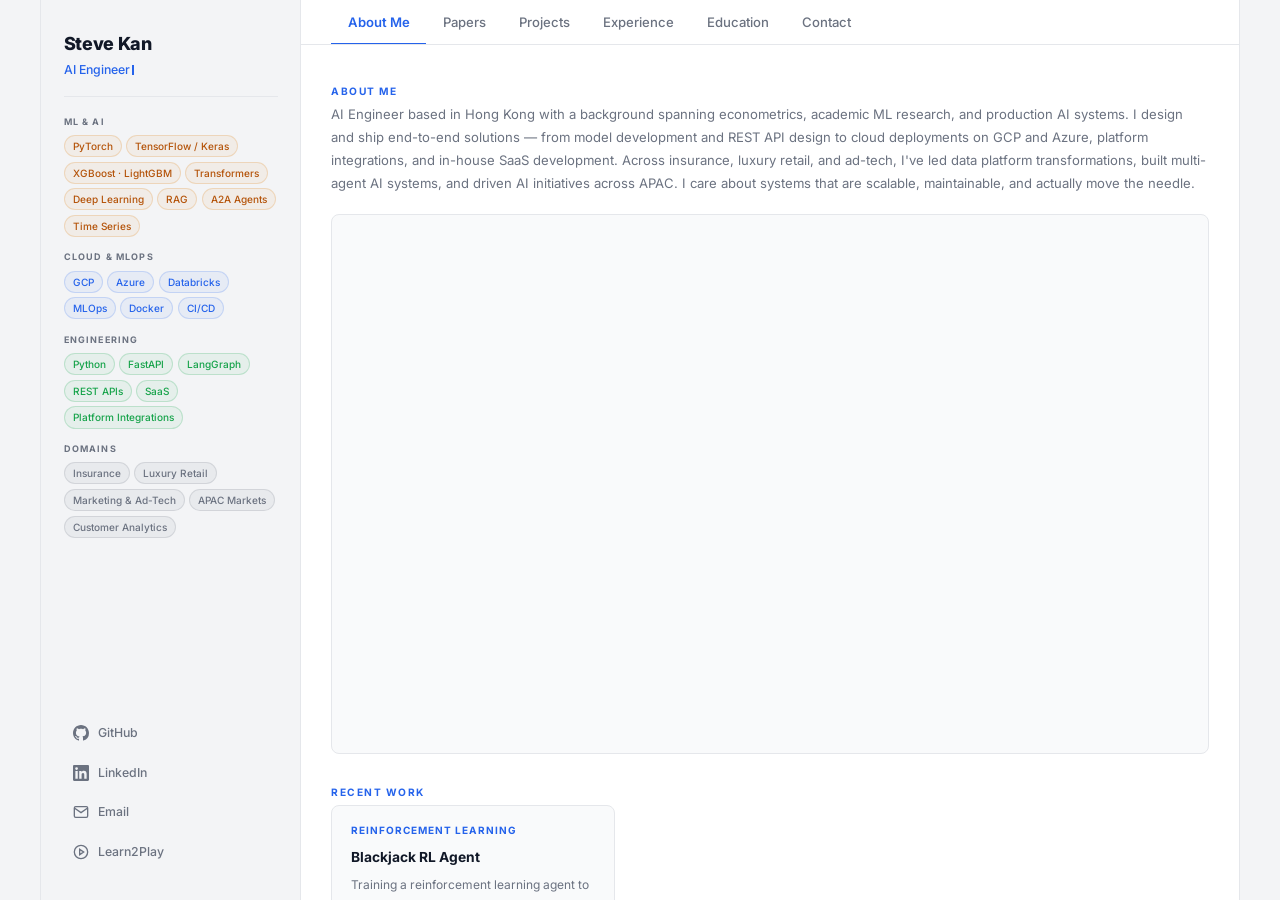
==== commit d56a7dc0: "updates" ====
--- a/index.html
+++ b/index.html
@@ -26,13 +26,57 @@
 
     <div class="sidebar-divider"></div>
 
-    <div class="sidebar-tags">
-      <span class="sidebar-tag">Federated Learning</span>
-      <span class="sidebar-tag">Recommendation Systems</span>
-      <span class="sidebar-tag">Reinforcement Learning</span>
-      <span class="sidebar-tag">LLM Agents</span>
-      <span class="sidebar-tag">MLOps</span>
-      <span class="sidebar-tag">Multimodal Learning</span>
+    <div class="sidebar-sections">
+
+      <div class="sidebar-section">
+        <div class="sidebar-section-label">ML &amp; AI</div>
+        <div class="sidebar-tags">
+          <span class="sidebar-tag sidebar-tag--amber">PyTorch</span>
+          <span class="sidebar-tag sidebar-tag--amber">TensorFlow / Keras</span>
+          <span class="sidebar-tag sidebar-tag--amber">XGBoost · LightGBM</span>
+          <span class="sidebar-tag sidebar-tag--amber">Transformers</span>
+          <span class="sidebar-tag sidebar-tag--amber">Deep Learning</span>
+          <span class="sidebar-tag sidebar-tag--amber">RAG</span>
+          <span class="sidebar-tag sidebar-tag--amber">A2A Agents</span>
+          <span class="sidebar-tag sidebar-tag--amber">Time Series</span>
+        </div>
+      </div>
+
+      <div class="sidebar-section">
+        <div class="sidebar-section-label">Cloud &amp; MLOps</div>
+        <div class="sidebar-tags">
+          <span class="sidebar-tag sidebar-tag--blue">GCP</span>
+          <span class="sidebar-tag sidebar-tag--blue">Azure</span>
+          <span class="sidebar-tag sidebar-tag--blue">Databricks</span>
+          <span class="sidebar-tag sidebar-tag--blue">MLOps</span>
+          <span class="sidebar-tag sidebar-tag--blue">Docker</span>
+          <span class="sidebar-tag sidebar-tag--blue">CI/CD</span>
+        </div>
+      </div>
+
+      <div class="sidebar-section">
+        <div class="sidebar-section-label">Engineering</div>
+        <div class="sidebar-tags">
+          <span class="sidebar-tag sidebar-tag--green">Python</span>
+          <span class="sidebar-tag sidebar-tag--green">FastAPI</span>
+          <span class="sidebar-tag sidebar-tag--green">LangGraph</span>
+          <span class="sidebar-tag sidebar-tag--green">REST APIs</span>
+          <span class="sidebar-tag sidebar-tag--green">SaaS</span>
+          <span class="sidebar-tag sidebar-tag--green">Platform Integrations</span>
+        </div>
+      </div>
+
+      <div class="sidebar-section">
+        <div class="sidebar-section-label">Domains</div>
+        <div class="sidebar-tags">
+          <span class="sidebar-tag sidebar-tag--gray">Insurance</span>
+          <span class="sidebar-tag sidebar-tag--gray">Luxury Retail</span>
+          <span class="sidebar-tag sidebar-tag--gray">Marketing &amp; Ad-Tech</span>
+          <span class="sidebar-tag sidebar-tag--gray">APAC Markets</span>
+          <span class="sidebar-tag sidebar-tag--gray">Customer Analytics</span>
+        </div>
+      </div>
+
     </div>
 
     <div class="sidebar-links">
@@ -48,9 +92,9 @@
         <svg width="16" height="16" viewBox="0 0 24 24" fill="none" stroke="currentColor" stroke-width="2"><path d="M4 4h16c1.1 0 2 .9 2 2v12c0 1.1-.9 2-2 2H4c-1.1 0-2-.9-2-2V6c0-1.1.9-2 2-2z"/><polyline points="22,6 12,13 2,6"/></svg>
         <span>Email</span>
       </a>
-      <a href="blog/index.html" class="sidebar-link">
-        <svg width="16" height="16" viewBox="0 0 24 24" fill="none" stroke="currentColor" stroke-width="2"><path d="M14 2H6a2 2 0 0 0-2 2v16a2 2 0 0 0 2 2h12a2 2 0 0 0 2-2V8z"/><polyline points="14 2 14 8 20 8"/></svg>
-        <span>Blog</span>
+      <a href="https://www.learn2play.app/" class="sidebar-link" target="_blank" rel="noopener">
+        <svg width="16" height="16" viewBox="0 0 24 24" fill="none" stroke="currentColor" stroke-width="2"><path d="M12 2a10 10 0 1 0 0 20A10 10 0 0 0 12 2z"/><path d="M10 8l6 4-6 4V8z"/></svg>
+        <span>Learn2Play</span>
       </a>
     </div>
   </aside>
@@ -60,40 +104,72 @@
 
     <!-- TAB BAR -->
     <div class="tab-bar" role="tablist">
-      <button class="tab-btn active" data-tab="research" role="tab" aria-selected="true">Research</button>
-      <button class="tab-btn" data-tab="papers" role="tab" aria-selected="false">Papers</button>
-      <button class="tab-btn" data-tab="projects" role="tab" aria-selected="false">Projects</button>
-      <button class="tab-btn" data-tab="experience" role="tab" aria-selected="false">Experience</button>
-      <button class="tab-btn" data-tab="education" role="tab" aria-selected="false">Education</button>
-      <button class="tab-btn" data-tab="contact" role="tab" aria-selected="false">Contact</button>
+      <button class="tab-btn active" data-tab="research" role="tab" aria-selected="true" id="btn-research" aria-controls="tab-research">About Me</button>
+      <button class="tab-btn" data-tab="papers" role="tab" aria-selected="false" id="btn-papers" aria-controls="tab-papers">Papers</button>
+      <button class="tab-btn" data-tab="projects" role="tab" aria-selected="false" id="btn-projects" aria-controls="tab-projects">Projects</button>
+      <button class="tab-btn" data-tab="experience" role="tab" aria-selected="false" id="btn-experience" aria-controls="tab-experience">Experience</button>
+      <button class="tab-btn" data-tab="education" role="tab" aria-selected="false" id="btn-education" aria-controls="tab-education">Education</button>
+      <button class="tab-btn" data-tab="contact" role="tab" aria-selected="false" id="btn-contact" aria-controls="tab-contact">Contact</button>
     </div>
 
     <div class="tab-content-wrapper">
 
       <!-- RESEARCH -->
-      <div class="tab-pane active" id="tab-research" role="tabpanel">
-        <div class="pane-label">Research</div>
-        <h2 class="pane-title">Research Interests</h2>
-        <p class="pane-sub">Areas I study, build, and publish in.</p>
-        <div class="research-tags">
-          <span class="research-tag">Federated Learning</span>
-          <span class="research-tag">Recommendation Systems</span>
-          <span class="research-tag">Reinforcement Learning</span>
-          <span class="research-tag">LLM Agents</span>
-          <span class="research-tag">MLOps</span>
-          <span class="research-tag">Multimodal Learning</span>
-        </div>
-        <div class="currently-card">
-          <div class="currently-label">Currently</div>
-          <div class="currently-text">
-            Deepening reinforcement learning algorithms — policy gradients, model-based RL, and planning.
-            Next up: robotics and frontend development.
-          </div>
+      <div class="tab-pane tab-pane--wide active" id="tab-research" role="tabpanel" aria-labelledby="btn-research">
+        <div class="pane-label">About Me</div>
+        <p class="bio-intro">AI Engineer based in Hong Kong with a background spanning econometrics, academic ML research, and production AI systems. I design and ship end-to-end solutions — from model development and REST API design to cloud deployments on GCP and Azure, platform integrations, and in-house SaaS development. Across insurance, luxury retail, and ad-tech, I've led data platform transformations, built multi-agent AI systems, and driven AI initiatives across APAC. I care about systems that are scalable, maintainable, and actually move the needle.</p>
+
+        <div id="network-graph" class="network-container"></div>
+
+        <div class="pane-label" style="margin-top:2rem">Recent Work</div>
+        <div class="showcase-grid">
+
+          <div class="showcase-card showcase-card--video">
+            <div class="showcase-tag">Reinforcement Learning</div>
+            <div class="showcase-title">Blackjack RL Agent</div>
+            <p class="showcase-desc">Training a reinforcement learning agent to play Blackjack optimally using policy evaluation, Monte Carlo methods, and value iteration — from coursework research at CityU.</p>
+            <video controls preload="metadata" class="showcase-video">
+              <source src="blackjack_rl.mp4" type="video/mp4">
+            </video>
+          </div>
+
+        </div>
+
+        <div class="pane-label" style="margin-top:2rem">Experience Highlights</div>
+        <div class="bio-blobs">
+
+          <div class="bio-blob">
+            <p class="bio-blob-desc">Digital transformation &amp; ML infrastructure for enterprise clients across insurance and media.</p>
+            <div class="bio-blob-header">
+              <span class="bio-blob-company">Hotmob</span>
+              <span class="bio-blob-date">2022 – 2024</span>
+            </div>
+            <p>Led pipeline development and digital transformation for Prudential and BLP — building in-house ETL pipelines, migrating legacy SaaS systems to M Query and DEX, and shipping MLOps dashboards. Ran POCs on Azure, Databricks, and ML Studio to establish scalable ML infrastructure.</p>
+          </div>
+
+          <div class="bio-blob">
+            <p class="bio-blob-desc">Led all AI initiatives across APAC retail — scalable data products, recommendation engines, and LLM agents.</p>
+            <div class="bio-blob-header">
+              <span class="bio-blob-company">Richemont</span>
+              <span class="bio-blob-date">2024 – 2026</span>
+            </div>
+            <p>Designed multiple scalable data products that cut overhead and drove €3M+ in incremental APAC revenue. Led the codebase transformation of the data platform and spearheaded nearly all AI initiatives across the APAC data team in Hong Kong — recommendation systems, forecasting models, federated learning, and LLM agents.</p>
+          </div>
+
+          <div class="bio-blob">
+            <p class="bio-blob-desc">Building AI solutions for APAC insurers — reducing manual workloads and modernising the policy lifecycle.</p>
+            <div class="bio-blob-header">
+              <span class="bio-blob-company">Wipro Capco</span>
+              <span class="bio-blob-date">2026 – Present</span>
+            </div>
+            <p>Building AI solutions for APAC insurers — reducing manual workloads, improving straight-through processing (STP), and integrating AI across the policy lifecycle via agents, cloud platforms, and A2A orchestration.</p>
+          </div>
+
         </div>
       </div>
 
       <!-- PAPERS -->
-      <div class="tab-pane" id="tab-papers" role="tabpanel">
+      <div class="tab-pane" id="tab-papers" role="tabpanel" aria-labelledby="btn-papers">
         <div class="pane-label">Publications</div>
         <h2 class="pane-title">Papers</h2>
         <p class="pane-sub">Research I've contributed to.</p>
@@ -142,7 +218,7 @@
       </div>
 
       <!-- PROJECTS -->
-      <div class="tab-pane" id="tab-projects" role="tabpanel">
+      <div class="tab-pane" id="tab-projects" role="tabpanel" aria-labelledby="btn-projects">
         <div class="pane-label">Work</div>
         <h2 class="pane-title">Projects</h2>
         <p class="pane-sub">Things I've built.</p>
@@ -233,10 +309,19 @@
           </div>
 
         </div>
+
+        <div class="pane-label" style="margin-top:2rem">Demo</div>
+        <h3 class="pane-title" style="font-size:1.1rem;margin-bottom:0.25rem">Blackjack RL Agent</h3>
+        <p class="pane-sub">Reinforcement learning agent learning to play Blackjack optimally.</p>
+        <div class="video-card">
+          <video controls preload="metadata" style="width:100%;border-radius:6px;display:block">
+            <source src="blackjack_rl.mp4" type="video/mp4">
+          </video>
+        </div>
       </div>
 
       <!-- EXPERIENCE -->
-      <div class="tab-pane" id="tab-experience" role="tabpanel">
+      <div class="tab-pane" id="tab-experience" role="tabpanel" aria-labelledby="btn-experience">
         <div class="pane-label">Experience</div>
         <h2 class="pane-title">Work History</h2>
         <p class="pane-sub">Where I've applied and built.</p>
@@ -338,7 +423,7 @@
       </div>
 
       <!-- EDUCATION -->
-      <div class="tab-pane" id="tab-education" role="tabpanel">
+      <div class="tab-pane" id="tab-education" role="tabpanel" aria-labelledby="btn-education">
         <div class="pane-label">Education</div>
         <h2 class="pane-title">Academic Background</h2>
         <p class="pane-sub">Degrees and certifications.</p>
@@ -373,7 +458,7 @@
       </div>
 
       <!-- CONTACT -->
-      <div class="tab-pane" id="tab-contact" role="tabpanel">
+      <div class="tab-pane" id="tab-contact" role="tabpanel" aria-labelledby="btn-contact">
         <div class="pane-label">Contact</div>
         <h2 class="pane-title">Get In Touch</h2>
         <p class="pane-sub">Open to AI/ML projects, research collaborations, and opportunities.</p>
@@ -399,5 +484,7 @@
 </div><!-- end site-wrapper -->
 
 <script src="js/main.js"></script>
+<script src="https://d3js.org/d3.v7.min.js"></script>
+<script src="js/network.js"></script>
 </body>
 </html>
--- a/css/style.css
+++ b/css/style.css
@@ -70,10 +70,12 @@
   font-size: 0.82rem;
   color: var(--accent);
   font-weight: 500;
-  min-height: 1.3em;
+  height: 1.3em;
+  overflow: hidden;
   display: flex;
   align-items: center;
   gap: 2px;
+  flex-shrink: 0;
 }
 
 .typed-cursor {
@@ -92,20 +94,56 @@
 
 .sidebar-divider { height: 1px; background: var(--border); }
 
+.sidebar-sections { display: flex; flex-direction: column; gap: 0.9rem; }
+
+.sidebar-section { display: flex; flex-direction: column; gap: 0.4rem; }
+
+.sidebar-section-label {
+  font-size: 0.6rem;
+  font-weight: 700;
+  text-transform: uppercase;
+  letter-spacing: 0.13em;
+  color: var(--muted);
+}
+
 .sidebar-tags {
   display: flex;
   flex-wrap: wrap;
-  gap: 0.35rem;
+  gap: 0.3rem;
 }
 
 .sidebar-tag {
-  font-size: 0.7rem;
+  font-size: 0.67rem;
   font-weight: 500;
-  padding: 3px 9px;
+  padding: 2px 8px;
   border-radius: 20px;
   background: rgba(124, 58, 237, 0.06);
   border: 1px solid rgba(124, 58, 237, 0.18);
   color: var(--accent2);
+}
+
+.sidebar-tag--blue {
+  background: rgba(37, 99, 235, 0.06);
+  border-color: rgba(37, 99, 235, 0.18);
+  color: var(--accent);
+}
+
+.sidebar-tag--green {
+  background: rgba(22, 163, 74, 0.06);
+  border-color: rgba(22, 163, 74, 0.2);
+  color: var(--green);
+}
+
+.sidebar-tag--gray {
+  background: rgba(107, 114, 128, 0.07);
+  border-color: rgba(107, 114, 128, 0.18);
+  color: var(--muted);
+}
+
+.sidebar-tag--amber {
+  background: rgba(217, 119, 6, 0.06);
+  border-color: rgba(217, 119, 6, 0.2);
+  color: #b45309;
 }
 
 .sidebar-links {
@@ -187,6 +225,8 @@
   max-width: 740px;
 }
 
+.tab-pane--wide { max-width: none; }
+
 .tab-pane.active {
   display: block;
   animation: fadeIn 0.2s ease forwards;
@@ -218,6 +258,94 @@
   color: var(--muted);
   font-size: 0.88rem;
   margin-bottom: 2rem;
+}
+
+/* ── BIO ── */
+.bio-intro {
+  color: var(--muted);
+  font-size: 0.875rem;
+  line-height: 1.75;
+  font-weight: 400;
+  margin-bottom: 1.25rem;
+}
+
+.bio-stats {
+  display: grid;
+  grid-template-columns: repeat(4, 1fr);
+  gap: 0.6rem;
+  margin-bottom: 1.8rem;
+}
+
+.bio-stat {
+  background: var(--surface);
+  border: 1px solid var(--border);
+  border-radius: var(--radius);
+  padding: 0.9rem 0.75rem;
+  text-align: center;
+}
+
+.bio-stat-num {
+  display: block;
+  font-size: 1.25rem;
+  font-weight: 800;
+  color: var(--accent);
+  letter-spacing: -0.5px;
+}
+
+.bio-stat-label {
+  display: block;
+  font-size: 0.65rem;
+  font-weight: 600;
+  text-transform: uppercase;
+  letter-spacing: 0.08em;
+  color: var(--muted);
+  margin-top: 0.2rem;
+}
+
+.bio-blobs {
+  display: flex;
+  flex-direction: column;
+  gap: 0.75rem;
+  margin-bottom: 1.5rem;
+}
+
+.bio-blob {
+  background: var(--surface);
+  border: 1px solid var(--border);
+  border-radius: var(--radius);
+  padding: 1rem 1.25rem;
+  transition: border-color 0.15s;
+}
+
+.bio-blob:hover { border-color: var(--accent); }
+
+.bio-blob-header {
+  display: flex;
+  align-items: baseline;
+  gap: 0.6rem;
+  margin-bottom: 0.4rem;
+}
+
+.bio-blob-company {
+  font-size: 0.85rem;
+  font-weight: 700;
+  color: var(--accent);
+}
+
+.bio-blob-date {
+  font-size: 0.72rem;
+  color: var(--muted);
+}
+
+.bio-blob p {
+  color: var(--muted);
+  font-size: 0.85rem;
+  line-height: 1.75;
+  margin: 0;
+}
+
+@media (max-width: 768px) {
+  .bio-stats { grid-template-columns: repeat(2, 1fr); }
 }
 
 /* ── RESEARCH ── */
@@ -392,6 +520,83 @@
   border: 1px solid rgba(22, 163, 74, 0.22);
   color: var(--green);
   padding: 2px 9px; border-radius: 20px;
+}
+
+/* ── NETWORK GRAPH ── */
+.network-container {
+  background: var(--surface);
+  border: 1px solid var(--border);
+  border-radius: var(--radius);
+  overflow: hidden;
+  margin-bottom: 1.5rem;
+  height: 540px;
+}
+
+.network-container svg { display: block; }
+
+/* ── SHOWCASE ── */
+.showcase-grid {
+  display: grid;
+  grid-template-columns: repeat(auto-fill, minmax(280px, 1fr));
+  gap: 0.9rem;
+  margin-bottom: 0.5rem;
+}
+
+.showcase-card {
+  background: var(--surface);
+  border: 1px solid var(--border);
+  border-radius: var(--radius);
+  padding: 1.1rem 1.25rem;
+  display: flex;
+  flex-direction: column;
+  gap: 0.5rem;
+  transition: border-color 0.15s;
+}
+
+.showcase-card:hover { border-color: var(--accent); }
+
+.showcase-tag {
+  font-size: 0.67rem;
+  font-weight: 700;
+  text-transform: uppercase;
+  letter-spacing: 0.1em;
+  color: var(--accent);
+}
+
+.showcase-title {
+  font-size: 0.92rem;
+  font-weight: 700;
+  color: var(--text);
+}
+
+.showcase-desc {
+  font-size: 0.8rem;
+  color: var(--muted);
+  line-height: 1.65;
+  margin: 0;
+}
+
+.showcase-video {
+  width: 100%;
+  border-radius: 5px;
+  display: block;
+  margin-top: 0.4rem;
+}
+
+.bio-blob-desc {
+  font-size: 0.78rem;
+  font-weight: 600;
+  color: var(--text);
+  margin: 0 0 0.4rem 0;
+  line-height: 1.5;
+}
+
+/* ── VIDEO ── */
+.video-card {
+  background: var(--surface);
+  border: 1px solid var(--border);
+  border-radius: var(--radius);
+  overflow: hidden;
 }
 
 /* ── CONTACT ── */
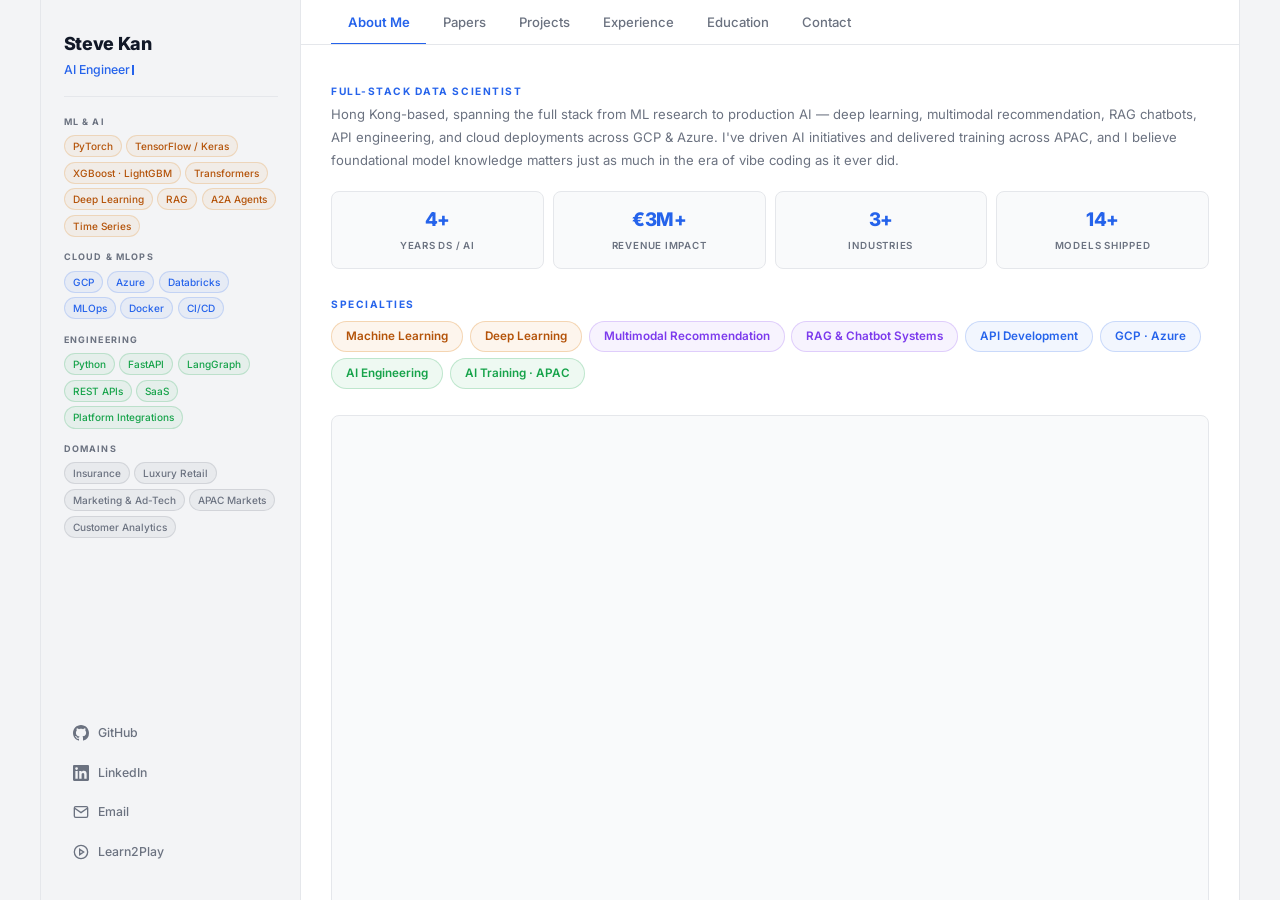
==== commit 21036e4a: "updates" ====
--- a/index.html
+++ b/index.html
@@ -116,8 +116,39 @@
 
       <!-- RESEARCH -->
       <div class="tab-pane tab-pane--wide active" id="tab-research" role="tabpanel" aria-labelledby="btn-research">
-        <div class="pane-label">About Me</div>
-        <p class="bio-intro">AI Engineer based in Hong Kong with a background spanning econometrics, academic ML research, and production AI systems. I design and ship end-to-end solutions — from model development and REST API design to cloud deployments on GCP and Azure, platform integrations, and in-house SaaS development. Across insurance, luxury retail, and ad-tech, I've led data platform transformations, built multi-agent AI systems, and driven AI initiatives across APAC. I care about systems that are scalable, maintainable, and actually move the needle.</p>
+        <div class="pane-label">Full-Stack Data Scientist</div>
+        <p class="bio-intro">Hong Kong-based, spanning the full stack from ML research to production AI — deep learning, multimodal recommendation, RAG chatbots, API engineering, and cloud deployments across GCP &amp; Azure. I've driven AI initiatives and delivered training across APAC, and I believe foundational model knowledge matters just as much in the era of vibe coding as it ever did.</p>
+
+        <div class="bio-stats">
+          <div class="bio-stat">
+            <span class="bio-stat-num">4+</span>
+            <span class="bio-stat-label">Years DS / AI</span>
+          </div>
+          <div class="bio-stat">
+            <span class="bio-stat-num">€3M+</span>
+            <span class="bio-stat-label">Revenue Impact</span>
+          </div>
+          <div class="bio-stat">
+            <span class="bio-stat-num">3+</span>
+            <span class="bio-stat-label">Industries</span>
+          </div>
+          <div class="bio-stat">
+            <span class="bio-stat-num">14+</span>
+            <span class="bio-stat-label">Models Shipped</span>
+          </div>
+        </div>
+
+        <div class="pane-label" style="margin-bottom:0.6rem">Specialties</div>
+        <div class="bio-chips">
+          <span class="bio-chip bio-chip--amber">Machine Learning</span>
+          <span class="bio-chip bio-chip--amber">Deep Learning</span>
+          <span class="bio-chip bio-chip--purple">Multimodal Recommendation</span>
+          <span class="bio-chip bio-chip--purple">RAG &amp; Chatbot Systems</span>
+          <span class="bio-chip bio-chip--blue">API Development</span>
+          <span class="bio-chip bio-chip--blue">GCP · Azure</span>
+          <span class="bio-chip bio-chip--green">AI Engineering</span>
+          <span class="bio-chip bio-chip--green">AI Training · APAC</span>
+        </div>
 
         <div id="network-graph" class="network-container"></div>
 
@@ -131,6 +162,15 @@
             <video controls preload="metadata" class="showcase-video">
               <source src="blackjack_rl.mp4" type="video/mp4">
             </video>
+          </div>
+
+          <div class="showcase-card">
+            <div class="showcase-tag">AI · iOS · SaaS</div>
+            <div class="showcase-title">Learn2Play</div>
+            <p class="showcase-desc">AI-powered iOS app helping kids learn through play. Built end-to-end — native Dart frontend, FastAPI backend on GCP, Firebase auth, and custom AI agents for OCR-based content recognition. Secured HKD 100K seed funding from Cyberport CMF.</p>
+            <a href="https://www.learn2play.app/" target="_blank" rel="noopener" style="display:inline-flex;align-items:center;gap:0.35rem;margin-top:auto;padding-top:0.75rem;font-size:0.78rem;font-weight:600;color:var(--accent);text-decoration:none;">
+              Visit Learn2Play →
+            </a>
           </div>
 
         </div>
--- a/css/style.css
+++ b/css/style.css
@@ -302,6 +302,26 @@
   margin-top: 0.2rem;
 }
 
+.bio-chips {
+  display: flex;
+  flex-wrap: wrap;
+  gap: 0.45rem;
+  margin-bottom: 1.75rem;
+}
+
+.bio-chip {
+  font-size: 0.78rem;
+  font-weight: 600;
+  padding: 5px 14px;
+  border-radius: 20px;
+  border: 1px solid;
+}
+
+.bio-chip--amber  { background: rgba(217,119,6,0.07);   border-color: rgba(217,119,6,0.25);   color: #b45309; }
+.bio-chip--purple { background: rgba(124,58,237,0.06);  border-color: rgba(124,58,237,0.2);   color: var(--accent2); }
+.bio-chip--blue   { background: rgba(37,99,235,0.06);   border-color: rgba(37,99,235,0.2);    color: var(--accent); }
+.bio-chip--green  { background: rgba(22,163,74,0.07);   border-color: rgba(22,163,74,0.22);   color: var(--green); }
+
 .bio-blobs {
   display: flex;
   flex-direction: column;
@@ -529,7 +549,7 @@
   border-radius: var(--radius);
   overflow: hidden;
   margin-bottom: 1.5rem;
-  height: 540px;
+  height: 720px;
 }
 
 .network-container svg { display: block; }
